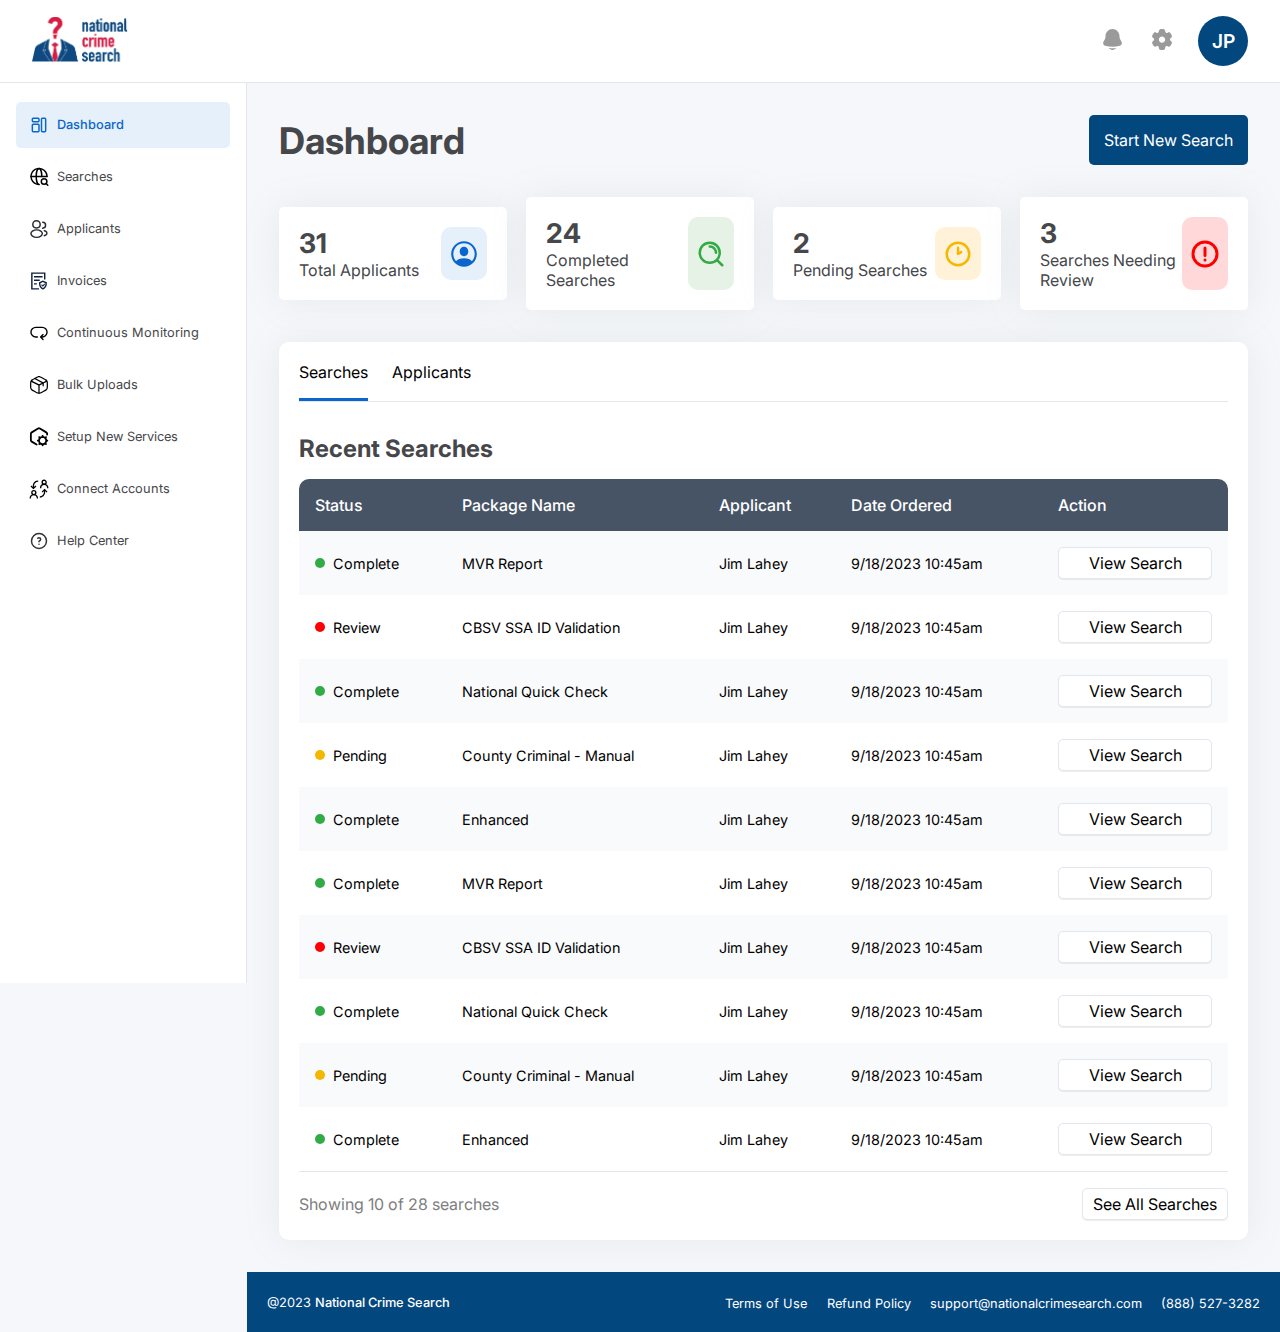
==== index.html @ 91a47bb0 "add: table styling and BEM methodology" ====
<!DOCTYPE html>
<html lang="en">
<head>
	<meta charset="UTF-8">
	<meta http-equiv="X-UA-Compatible" content="IE=edge">
	<meta name="viewport" content="width=device-width, initial-scale=1.0">
    <meta name="robots" content="noindex">
	<title>NCS Client Dash</title>
    <link href="https://cdn.jsdelivr.net/npm/bootstrap@5.3.2/dist/css/bootstrap.min.css" rel="stylesheet" integrity="sha384-T3c6CoIi6uLrA9TneNEoa7RxnatzjcDSCmG1MXxSR1GAsXEV/Dwwykc2MPK8M2HN" crossorigin="anonymous">
	<link rel="stylesheet" href="main.css" />
</head>
<body>
    <div class="layout-container">
        <header class="layout-container__header">
            <nav class="primary-navigation">
                <ul class="primary-navigation__list">
                    <div class="primary-navigation__logo-container">
                        <img src="images/ncs-suit-stacked.png" alt="" class="primary-navigation__logo-image" height="45px">
                        <div class="primary-navigation__mobile-toggle-container">
                            <button id="mobile-nav-toggle" class="primary-navigation__hamburger">
                                <span></span>
                                <span></span>
                                <span></span>
                            </button>
                        </div>
                    </div>
                    <div class="primary-navigation__nav-items">
                        <li class="primary-navigation__nav-item"><a class="primary-navigation__nav-item-link" href="#"><img src="images/notification-bell.svg" alt="notifications" width="25px" height="25px"></a></li>
                        <li class="primary-navigation__nav-item"><a class="primary-navigation__nav-item-link" href="#"><img src="images/settings.svg" alt="settings" width="25px" height="25px"></a></li>
                        <li class="primary-navigation__nav-item"><a class="primary-navigation__nav-item-link" href="#"><span class="primary-navigation__circle primary-navigation__circle--blue">JP</span></a></li>
                    </div>
                </ul>
            </nav>
        </header>
        <nav id="side-nav" class="side-navigation">
            <ul class="side-navigation__list">
                <li class="side-navigation__nav-item active-item"><a href="#" class="side-navigation__nav-item-link"><img src="images/dashboard-icon.svg" alt="dashboard icon" aria-hidden="true" width="20px" height="20px">Dashboard</a></li>
                <li class="side-navigation__nav-item"><a href="#" class="side-navigation__nav-item-link"><img src="images/searches-icon.svg" alt="dashboard icon" aria-hidden="true" width="20px" height="20px">Searches</a></li>
                <li class="side-navigation__nav-item"><a href="#" class="side-navigation__nav-item-link"><img src="images/applicants-icon.svg" alt="dashboard icon" aria-hidden="true" width="20px" height="20px">Applicants</a></li>
                <li class="side-navigation__nav-item"><a href="#" class="side-navigation__nav-item-link"><img src="images/invoice-icon.svg" alt="dashboard icon" aria-hidden="true" width="20px" height="20px">Invoices</a></li>
                <li class="side-navigation__nav-item"><a href="#" class="side-navigation__nav-item-link"><img src="images/cm-icon.svg" alt="dashboard icon" aria-hidden="true" width="20px" height="20px">Continuous Monitoring</a></li>
                <li class="side-navigation__nav-item"><a href="#" class="side-navigation__nav-item-link"><img src="images/bulk-icon.svg" alt="dashboard icon" aria-hidden="true" width="20px" height="20px">Bulk Uploads</a></li>
                <li class="side-navigation__nav-item"><a href="#" class="side-navigation__nav-item-link"><img src="images/services-icon.svg" alt="dashboard icon" aria-hidden="true" width="20px" height="20px">Setup New Services</a></li>
                <li class="side-navigation__nav-item"><a href="#" class="side-navigation__nav-item-link"><img src="images/connect-icon.svg" alt="dashboard icon" aria-hidden="true" width="20px" height="20px">Connect Accounts</a></li>
                <li class="side-navigation__nav-item"><a href="#" class="side-navigation__nav-item-link"><img src="images/help-icon.svg" alt="dashboard icon" aria-hidden="true" width="20px" height="20px">Help Center</a></li>
            </ul>
        </nav>
        <main class="main-content">
            <div class="content-head">
                <h1 class="content-head__title">Dashboard</h1>
                <button class="button button-primary button-large">Start New Search</button>
            </div>
            <div class="widget-tiles">
                <div class="widget-tiles__tile">
                    <div class="widget-tiles__tile-content">
                        <p class="widget-tiles__tile-number">31</p>
                        <p class="widget-tiles__tile-description">Total Applicants</p>
                    </div>
                    <div class="widget-tiles__tile-image-container widget-tiles__tile-image-container--blue">
                        <img src="images/blue-person-icon.svg" class="widget-tiles__tile-image" alt="icon of a person" aria-hidden="true" width="30" height="30">
                    </div>
                </div>
                <div class="widget-tiles__tile">
                    <div class="widget-tiles__tile-content">
                        <p class="widget-tiles__tile-number">24</p>
                        <p class="widget-tiles__tile-description">Completed Searches</p>
                    </div>
                    <div class="widget-tiles__tile-image-container widget-tiles__tile-image-container--green">
                        <img src="images/green-search-icon.svg" class="widget-tiles__tile-image" alt="icon of a magnifying glass" aria-hidden="true" width="30" height="30">
                    </div>
                </div>
                <div class="widget-tiles__tile">
                    <div class="widget-tiles__tile-content">
                        <p class="widget-tiles__tile-number">2</p>
                        <p class="widget-tiles__tile-description">Pending Searches</p>
                    </div>
                    <div class="widget-tiles__tile-image-container widget-tiles__tile-image-container--orange">
                        <img src="images/orange-clock-icon.svg" class="widget-tiles__tile-image" alt="icon of a clock" aria-hidden="true" width="30" height="30">
                    </div>
                </div>
                <div class="widget-tiles__tile">
                    <div class="widget-tiles__tile-content">
                        <p class="widget-tiles__tile-number">3</p>
                        <p class="widget-tiles__tile-description">Searches Needing Review</p>
                    </div>
                    <div class="widget-tiles__tile-image-container widget-tiles__tile-image-container--red">
                        <img src="images/red-exclamation-icon.svg" class="widget-tiles__tile-image" alt="icon of an exclamation mark" aria-hidden="true" width="30" height="30">
                    </div>
                </div>
            </div>
            <div class="content-container">
                <nav class="tabs-navigation">
                    <ul class="tabs-navigation__list">
                        <li class="tabs-navigation__nav-item tab-active">Searches</li>
                        <li class="tabs-navigation__nav-item">Applicants</li>
                    </ul>
                </nav>
                <div class="tab-content">
                    <div class="tab-content__head">
                        <h2 class="tab-content__title">Recent Searches</h2>
                    </div>
                    <div class="table-container table-container--margin-top">
                        <table class="table">
                            <tr class="table__head">
                                <th class="table__heading">Status</th>
                                <th class="table__heading">Package Name</th>
                                <th class="table__heading">Applicant</th>
                                <th class="table__heading">Date Ordered</th>
                                <th class="table__heading">Action</th>
                            </tr>
                            <tr>
                                <td>
                                    <div class="table__row-status">
                                        <span class="dot dot--green"></span>
                                        Complete
                                    </div>
                                </td>
                                <td>MVR Report</td>
                                <td>Jim Lahey</td>
                                <td>9/18/2023 10:45am</td>
                                <td><button class="button button-light button-action">View Search</button></td>
                            </tr>
                            <tr>
                                <td>
                                    <div class="table__row-status">
                                        <span class="dot dot--red"></span>
                                        Review
                                    </div>
                                </td>
                                <td>CBSV SSA ID Validation</td>
                                <td>Jim Lahey</td>
                                <td>9/18/2023 10:45am</td>
                                <td><button class="button button-light button-action">View Search</button></td>
                            </tr>
                            <tr>
                                <td>
                                    <div class="table__row-status">
                                        <span class="dot dot--green"></span>
                                        Complete
                                    </div>
                                </td>
                                <td>National Quick Check</td>
                                <td>Jim Lahey</td>
                                <td>9/18/2023 10:45am</td>
                                <td><button class="button button-light button-action">View Search</button></td>
                            </tr>
                            <tr>
                                <td>
                                    <div class="table__row-status">
                                        <span class="dot dot--orange"></span>
                                        Pending
                                    </div>
                                </td>
                                <td>County Criminal - Manual</td>
                                <td>Jim Lahey</td>
                                <td>9/18/2023 10:45am</td>
                                <td><button class="button button-light button-action">View Search</button></td>
                            </tr>
                            <tr>
                                <td>
                                    <div class="table__row-status">
                                        <span class="dot dot--green"></span>
                                        Complete
                                    </div>
                                </td>
                                <td>Enhanced</td>
                                <td>Jim Lahey</td>
                                <td>9/18/2023 10:45am</td>
                                <td><button class="button button-light button-action">View Search</button></td>
                            </tr>
                            <tr>
                                <td>
                                    <div class="table__row-status">
                                        <span class="dot dot--green"></span>
                                        Complete
                                    </div>
                                </td>
                                <td>MVR Report</td>
                                <td>Jim Lahey</td>
                                <td>9/18/2023 10:45am</td>
                                <td><button class="button button-light button-action">View Search</button></td>
                            </tr>
                            <tr>
                                <td>
                                    <div class="table__row-status">
                                        <span class="dot dot--red"></span>
                                        Review
                                    </div>
                                </td>
                                <td>CBSV SSA ID Validation</td>
                                <td>Jim Lahey</td>
                                <td>9/18/2023 10:45am</td>
                                <td><button class="button button-light button-action">View Search</button></td>
                            </tr>
                            <tr>
                                <td>
                                    <div class="table__row-status">
                                        <span class="dot dot--green"></span>
                                        Complete
                                    </div>
                                </td>
                                <td>National Quick Check</td>
                                <td>Jim Lahey</td>
                                <td>9/18/2023 10:45am</td>
                                <td><button class="button button-light button-action">View Search</button></td>
                            </tr>
                            <tr>
                                <td>
                                    <div class="table__row-status">
                                        <span class="dot dot--orange"></span>
                                        Pending
                                    </div>
                                </td>
                                <td>County Criminal - Manual</td>
                                <td>Jim Lahey</td>
                                <td>9/18/2023 10:45am</td>
                                <td><button class="button button-light button-action">View Search</button></td>
                            </tr>
                            <tr>
                                <td>
                                    <div class="table__row-status">
                                        <span class="dot dot--green"></span>
                                        Complete
                                    </div>
                                </td>
                                <td>Enhanced</td>
                                <td>Jim Lahey</td>
                                <td>9/18/2023 10:45am</td>
                                <td><button class="button button-light button-action">View Search</button></td>
                            </tr>
                        </table>
                    </div>
                    <div class="table__footer">
                        <p class="table__footer-caption">Showing 10 of 28 searches</p>
                        <a href="#" class="button button-light">See All Searches</a>
                    </div>
                </div>
            </div>
        </main>
    </div>
    <footer class="footer-navigation">
        <p>@2023 <span class="bold-500">National Crime Search</span></p>
        <ul class="footer-nav-list">
            <li><a href="#">Terms of Use</a></li>
            <li><a href="#">Refund Policy</a></li>
            <li><a href="#">support@nationalcrimesearch.com</a></li>
            <li><a href="#">(888) 527-3282</a></li>
        </ul>
    </footer>
    <script src="https://cdn.jsdelivr.net/npm/bootstrap@5.3.2/dist/js/bootstrap.bundle.min.js" integrity="sha384-C6RzsynM9kWDrMNeT87bh95OGNyZPhcTNXj1NW7RuBCsyN/o0jlpcV8Qyq46cDfL" crossorigin="anonymous"></script>
    <script>
        const SideBar = (() => {
            const sideNavigation = {
                get: document.getElementById('side-nav'),
                navToggle: document.getElementById('mobile-nav-toggle'),
            }

            const _isVisible = () => sideNavigation.get.getAttribute('data-visible') === 'true';

            const _bindEvents = () => {
                sideNavigation.navToggle.addEventListener('click', function() {
                    if (_isVisible()) {
                        sideNavigation.get.setAttribute('data-visible', 'false');
                        sideNavigation.navToggle.setAttribute('aria-expanded', 'false');
                    } else {
                        sideNavigation.get.setAttribute('data-visible', 'true');
                        sideNavigation.navToggle.setAttribute('aria-expanded', 'true');
                    }
                });
            }

            const init = () => {
                _bindEvents();
            }

            return { init }
        })();

        SideBar.init();
    </script>
</body>
</html>
---- main.css ----
@import url('https://fonts.googleapis.com/css2?family=Inter:wght@300;400;500;600;700;800&display=swap');
@import url('https://fonts.googleapis.com/css2?family=Nunito+Sans:opsz,wght@6..12,300;6..12,400;6..12,500;6..12,600;6..12,700;6..12,800;6..12,900&display=swap');
:root {
    --main-bg-color: #f5f7fa;
    --main-text-color: #46474A;
    --main-border-color: #e3e6ed;
    --primary-blue-color: #03477F;
    --primary-hover-color: #285DA6;
    --secondary-blue-color: #0A66CD;
    --active-blue-color: #E5F0FA;
    --white-color: #FFFFFF;
    --yellow-orange-color: #F5B800;
    --red-color: #FF0000;
    --green-color: #31AB45;
    --transparent-green-color: rgba(0, 128, 0, .10);
    --transparent-red-color: rgba(255, 0, 0, .15);
    --transparent-yellow-color: rgba(255, 165, 0, .15);
    --gray-700-color: #7E7E7E;
    --border: 1px var(--main-border-color) solid;
    --nav-height: 83px;
    --side-nav-width: 247px;
    --shadow: 0px 0px 35px 0px rgba(154, 161, 171, 0.15);
}

* {
    padding: 0;
    margin: 0;
    box-sizing: border-box;
    font-family: 'Inter', sans-serif;
}

html, body {
    background-color: var(--main-bg-color);
    min-height: 100%;
}

h1, h2, h3, h4, h5, h6 {
    font-weight: 700;
}

h1, h2, h3, h4, h5, h6, p, a {
    color: var(--main-text-color);
}

p {
    margin: 0;
}

a {
    text-decoration: none;
}

ul {
    list-style: none;
}

.layout-container {
    position: relative;
}

.primary-navigation {
    position: fixed;
    width: 100%;
    background-color: var(--white-color);
    border-bottom: var(--border);
}

.primary-navigation__list {
    display: flex;
    gap: 1.5rem;
    padding: 1rem 2rem;
    margin: 0;
    justify-content: space-between;
    align-items: center;
}

.primary-navigation__nav-items {
    display: flex;
    justify-content: space-between;
    align-items: center;
    gap: 1.5rem; 
}

.side-navigation {
    position: fixed;
    max-width: var(--side-nav-width);
    margin-top: var(--nav-height);
    width: 100%;
    min-height: 100%;
    border-right: 1px var(--main-border-color) solid;
    background-color: var(--white-color);
	z-index: 9998;
}

.side-navigation__list {
    display: flex;
    flex-direction: column;
    align-items: center;
    padding: 1rem;
}

.side-navigation__nav-item {
    margin: 0.2rem 0;
    width: 100%;
}

.side-navigation__nav-item-link {
    display: flex;
    justify-content: start;
    align-items: center;
    gap: 0.5rem;
    width: 100%;
    padding: 0.8rem;
    font-size: 0.8rem;
    transition: all 0.1s ease;
}

.side-navigation__nav-item-link:hover{ 
    background-color: var(--active-blue-color);
    border-radius: 5px;
    color: var(--secondary-blue-color);
}

.active-item {
    background-color: var(--active-blue-color);
    border-radius: 5px;
}

.active-item a {
    color: var(--secondary-blue-color);
    font-weight: 500;
}

.main-content {
    min-height: 100vh;
    padding: calc(var(--nav-height) + 2rem) 2rem 2rem calc(var(--side-nav-width) + 2rem);
    background-color: transparent;
}

.content-head {
    display: flex;
    justify-content: space-between;
    align-items: center;
    flex-wrap: wrap;
    gap: 1rem;
}

.content-head__title {
    font-size: 2.3rem;
    margin: 0;
}

.widget-tiles {
    display: flex;
    align-items: center;
    flex-direction: row;
    gap: 1.2rem;
    margin: 2rem 0rem;
}

.widget-tiles__tile {
    display: flex;
    justify-content: space-between;
    background-color: var(--white-color);
    padding: 1.25rem;
    border-radius: 5px;
    width: 100%;
    box-shadow: var(--shadow);
}

.widget-tiles__tile-number {
    color: var(--main-text-color);
    font-weight: 700;
    font-size: 1.7rem;
}

.widget-tiles__tile-description {
    color: var(--main-text-color);
}

.widget-tiles__tile-image-container {
    display: flex;
    align-items: center;
    padding: 0.5rem;
    border-radius: 10px;
}

.widget-tiles__tile-image-container--blue {
    background-color: var(--active-blue-color);
}

.widget-tiles__tile-image-container--orange {
    background-color: var(--transparent-yellow-color);
}

.widget-tiles__tile-image-container--green {
    background-color: var(--transparent-green-color);
}

.widget-tiles__tile-image-container--red {
    background-color: var(--transparent-red-color);
}

.footer-navigation {
    margin-left: var(--side-nav-width);
    display: flex;
    justify-content: space-between;
    align-items: center;
    padding: 1.25rem;
    background-color: var(--primary-blue-color);
}

.footer-navigation p, 
.footer-navigation a {
    color: var(--white-color);
    font-size: 0.8rem;
}

.footer-navigation ul {
    display: flex;
    align-items: center;
    margin: 0;
    padding: 0;
    gap: 1.2rem;
}

.content-container {
    padding: 1.25rem;
    border-radius: 10px;
    background-color: var(--white-color);
    box-shadow: var(--shadow);
}

.tabs-navigation {
    border-bottom: var(--border);
}

.tabs-navigation__list {
    display: flex;
    gap: 1.5rem;
    margin: 0;
    padding: 0;
}

.tabs-navigation__nav-item {
    padding-bottom: 1rem;
}

.tab-active {
    border-bottom: 3px var(--secondary-blue-color) solid;
}

.tab-content__head {
    margin-top: 1rem;
}

.tab-content__title {
    font-size: 1.5rem;
    margin-top: 2rem;
}

.table-container {
    width: 100%;
    overflow-x: auto;
}

.table-container--margin-top {
    margin-top: 1rem;
}

.table {
    width: 100%;
    border-collapse: collapse;
    border-spacing: 0;
    margin: 0;
}

.table tr:nth-child(even) { 
    background-color: #f9fafb; 
}

.table td {
    font-size: 0.9rem;
}

.table__row-status {
    display: flex;
    height: 100%;
    align-items: center;
    justify-content: start;
    gap: 0.5rem;
    font-size: 0.9rem;
}

.table__head .table__heading {
    text-align: left;
    font-weight: 500;
    color: var(--white-color);
    padding: 1rem;
    background-color: #475466;
}

.table__head .table__heading:first-child {
    border-radius: 10px 0 0 0;
}

.table__head .table__heading:last-child {
    border-radius: 0 10px 0 0;;
}


.table td {
    background-color: transparent;
    box-shadow: none;
    border: none;
    vertical-align: middle;
    padding: 1rem;
}

.table__footer {
    display: flex;
    justify-content: space-between;
    align-items: center;
    flex-wrap: wrap;
    gap: 1rem;
    border-top: var(--border);
    padding-top: 1rem;
}

.table__footer-caption {
    color: var(--gray-700-color);
}

.button {
    font-size: 1rem;
    border: none;
    border-radius: 5px;
}

.button:hover {
    cursor: pointer;
}

.button-primary {
    padding: 10px 15px;
    color: var(--white-color);
    background-color: var(--primary-blue-color);
    transition: all 0.1s ease;
}

.button-primary:hover {
    background-color: var(--primary-hover-color);
}

.button-large {
    padding: 15px;
    font-size: 1rem;
}

.button-light {
    padding: 5px 10px;
    background-color: var(--white-color);
    border: var(--border);
    color: black;
    box-shadow: 0 1px 1px rgba(0,0,0,.075);
    transition: all 0.3s ease;
}

.button-light:hover {
    background-color: #d1d5db;
    border: 1px #d1d5db solid;
    box-shadow: none;
}

.button-action {
    width: 100%;
    font-size: 1rem;
}

.primary-navigation__circle {
    display: flex;
    justify-content: center;
    align-items: center;
    width: 50px;
    height: 50px;
    border-radius: 50%;
    padding: 0.5rem;
    color: var(--white-color);
    font-weight: 600;
    font-size: 1.2rem;
}

.primary-navigation__circle--blue {
    background-color: var(--primary-blue-color);
}

/* Navigation */
.primary-navigation__hamburger {
	display: none;
}

.primary-navigation__hamburger span {
	background-color: var(--main-text-color);
	width: 28px;
	height: 3px;
	transform-origin: left;
	transition: all .3s ease-in-out;
}

.primary-navigation__hamburger[aria-expanded="true"] span:nth-child(1) {
	transform: rotate(45deg) translate(5px, -3px);
}

.primary-navigation__hamburger[aria-expanded="true"] span:nth-child(2) {
	opacity: 0;
}

.primary-navigation__hamburger[aria-expanded="true"] span:nth-child(3) {
	transform: rotate(-45deg) translate(4px, 3px);
}

/* Utilities */
.bordered {
    border: var(--border);
    border-radius: 5px;
}

.bold-500 {
    font-weight: 500;
}

.dot {
    border-radius: 50%;
    width: 10px;
    height: 10px;
}

.dot--green {
    background-color: var(--green-color);
}

.dot--red {
    background-color: var(--red-color);
}

.dot--orange {
    background-color: var(--yellow-orange-color);
}

.transparent-green {
    background-color: var(--transparent-green-color);
}

.transparent-red {
    background-color: var(--transparent-red-color);
}

.transparent-yellow {
    background-color: var(--transparent-yellow-color);
}

/* Media Queries */
@media screen and (max-width: 1110px) {
    .widget-tiles {
        gap: 0.5rem;
    }
}

@media screen and (max-width: 1042px) {
    .widget-tiles {
        flex-direction: column;
    }
}

@media screen and (max-width: 845px) {
    .main-content {
        padding: calc(var(--nav-height) + 1rem) 1rem 1rem 1rem;
    }

    .primary-navigation__logo-container {
        display: flex;
        flex-direction: row-reverse;
        align-items: center;
        gap: 1rem;
    }
    
    .primary-navigation__hamburger {
        z-index: 9999;
        display: flex;
        background-color: var(--white);
        flex-direction: column;
        gap: 8px;
        cursor: pointer;
        border: none;
        border-radius: 10px;
    }
    
    .side-navigation {
        transform: translateX(-100%);
	    transition: transform 200ms ease-in-out;
    }

    .side-navigation[data-visible="true"] {
        transform: translateX(0%);
        max-width: 100%;
        width: 100%;
    }

    .footer-navigation {
        margin: 0;
    }
}

@media screen and (max-width: 762px) {
    .footer-navigation {
        flex-direction: column;
        gap: 1rem;
    }
}

@media screen and (max-width: 572px) {
    .footer-nav-list {
        flex-direction: column;
    }
}
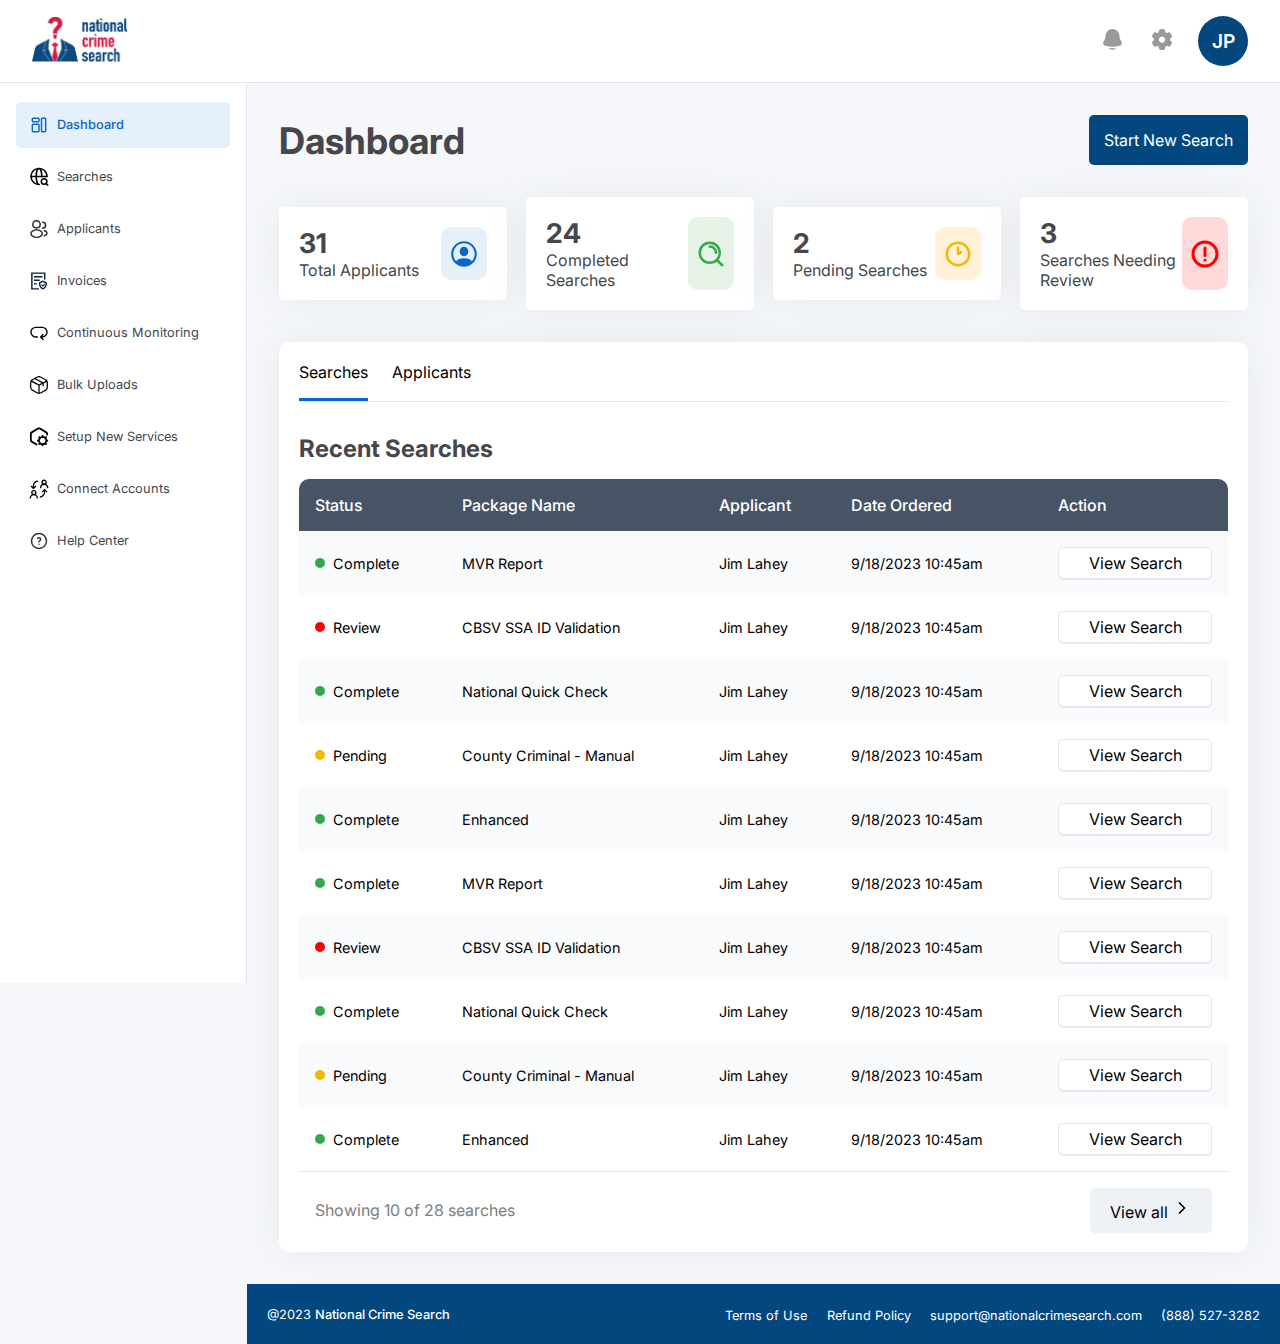
==== commit 30f54844: "style: table footer button" ====
--- a/index.html
+++ b/index.html
@@ -232,7 +232,7 @@
                     </div>
                     <div class="table__footer">
                         <p class="table__footer-caption">Showing 10 of 28 searches</p>
-                        <a href="#" class="button button-light">See All Searches</a>
+                        <a href="#" class="button button-dark">View all <img src="images/arrow-right.svg" alt="" width="20" height="20"></a>
                     </div>
                 </div>
             </div>
--- a/main.css
+++ b/main.css
@@ -324,7 +324,7 @@
     flex-wrap: wrap;
     gap: 1rem;
     border-top: var(--border);
-    padding-top: 1rem;
+    padding: 1rem 1rem 0 1rem;
 }
 
 .table__footer-caption {
@@ -370,6 +370,18 @@
     background-color: #d1d5db;
     border: 1px #d1d5db solid;
     box-shadow: none;
+}
+
+.button-dark {
+    background-color: #eef2f7;
+    padding: 10px 20px;
+    color: black;
+    box-shadow: 0 1px 1px rgba(0,0,0,.075);
+    transition: all 0.3s ease;
+}
+
+.button-dark:hover {
+    background-color: #d1d5db;
 }
 
 .button-action {
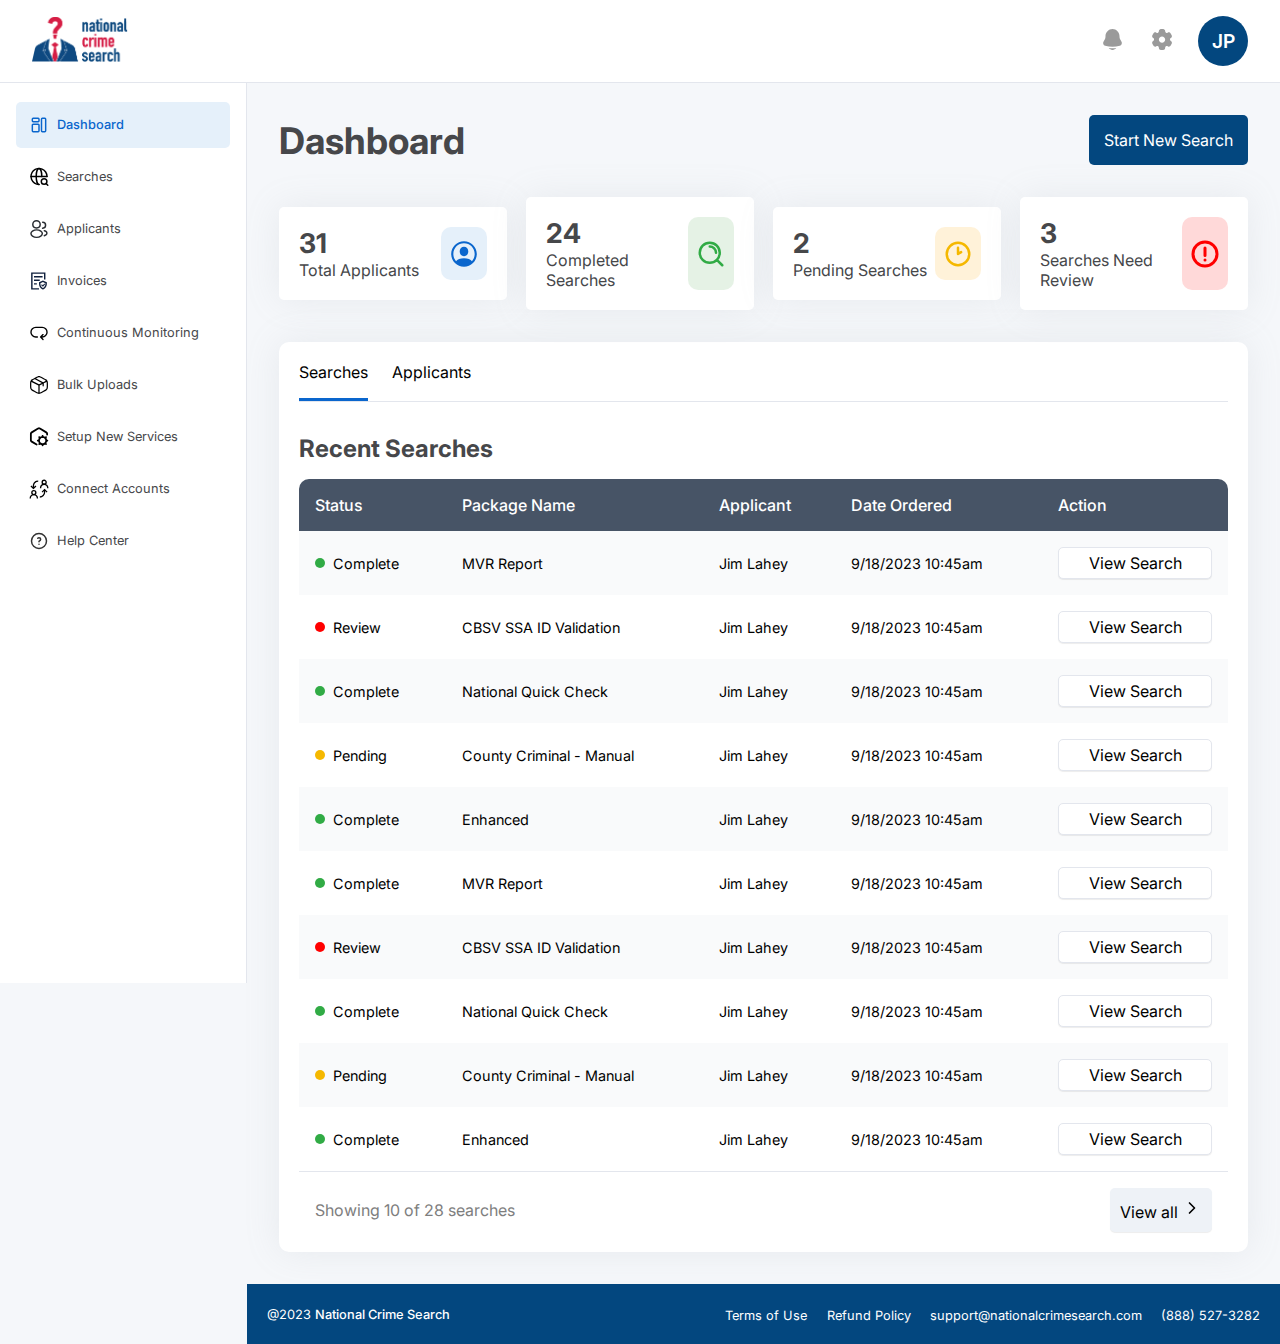
==== commit 111c808d: "add: notifications drop down" ====
--- a/index.html
+++ b/index.html
@@ -25,7 +25,41 @@
                         </div>
                     </div>
                     <div class="primary-navigation__nav-items">
-                        <li class="primary-navigation__nav-item"><a class="primary-navigation__nav-item-link" href="#"><img src="images/notification-bell.svg" alt="notifications" width="25px" height="25px"></a></li>
+                        <li class="primary-navigation__nav-item primary-navigation__nav-item--relative">
+                            <button id="notification-button" class="primary-navigation__nav-item-button" aria-controls="notification-menu">
+                                <img src="images/notification-bell.svg" alt="notifications" width="25px" height="25px">
+                            </button>
+                            <div id="notification-menu" class="primary-navigation__notification-menu" aria-expanded="false" data-visible="false">
+                                <div class="primary-navigation__notification-menu-header">
+                                    <p class="primary-navigation__notification-menu-title">Notifications</p>
+                                </div>
+                                <div class="primary-navigation__notification-menu-body">
+                                    <ul class="primary-navigation__notification-menu-list">
+                                        <li class="primary-navigation__notification-menu-item">
+                                            Applicant form received for Tony Soprano
+                                            <span class="primary-navigation__notification-menu-item-timestamp">
+                                                Jun 02, 2022 2:07pm
+                                            </span>
+                                        </li>
+                                        <li class="primary-navigation__notification-menu-item">
+                                            Applicant form received for Tony Soprano
+                                            <span class="primary-navigation__notification-menu-item-timestamp">
+                                                Jun 02, 2022 2:07pm
+                                            </span>
+                                        </li>
+                                        <li class="primary-navigation__notification-menu-item">
+                                            Applicant form received for Tony Soprano
+                                            <span class="primary-navigation__notification-menu-item-timestamp">
+                                                Jun 02, 2022 2:07pm
+                                            </span>
+                                        </li>
+                                    </ul>
+                                </div>
+                                <div class="primary-navigation__notification-menu-footer">
+                                    <a href="#" class="primary-navigation__notification-menu-link">View All</a>
+                                </div>
+                            </div>
+                        </li>
                         <li class="primary-navigation__nav-item"><a class="primary-navigation__nav-item-link" href="#"><img src="images/settings.svg" alt="settings" width="25px" height="25px"></a></li>
                         <li class="primary-navigation__nav-item"><a class="primary-navigation__nav-item-link" href="#"><span class="primary-navigation__circle primary-navigation__circle--blue">JP</span></a></li>
                     </div>
@@ -81,7 +115,7 @@
                 <div class="widget-tiles__tile">
                     <div class="widget-tiles__tile-content">
                         <p class="widget-tiles__tile-number">3</p>
-                        <p class="widget-tiles__tile-description">Searches Needing Review</p>
+                        <p class="widget-tiles__tile-description">Searches Need Review</p>
                     </div>
                     <div class="widget-tiles__tile-image-container widget-tiles__tile-image-container--red">
                         <img src="images/red-exclamation-icon.svg" class="widget-tiles__tile-image" alt="icon of an exclamation mark" aria-hidden="true" width="30" height="30">
@@ -190,7 +224,9 @@
                                 <td>CBSV SSA ID Validation</td>
                                 <td>Jim Lahey</td>
                                 <td>9/18/2023 10:45am</td>
-                                <td><button class="button button-light button-action">View Search</button></td>
+                                <td>
+                                    <button class="button button-light button-action">View Search</button>
+                                </td>
                             </tr>
                             <tr>
                                 <td>
@@ -276,7 +312,33 @@
             return { init }
         })();
 
+        const Notifications = (() => {
+            const notificationMenu = document.getElementById('notification-menu');
+            const notificationButton = document.getElementById('notification-button');
+
+            const _isVisible = () => notificationMenu.getAttribute('data-visible') === 'true';
+
+            const _bindEvents = () => {
+                notificationButton.addEventListener('click', function() {
+                    if (_isVisible()) {
+                        notificationMenu.setAttribute('data-visible', 'false');
+                        notificationMenu.setAttribute('aria-expanded', 'false');
+                    } else {
+                        notificationMenu.setAttribute('data-visible', 'true');
+                        notificationMenu.setAttribute('aria-expanded', 'true');
+                    }
+                });
+            }
+
+            const init = () => {
+                _bindEvents();
+            }
+
+            return { init }
+        })();
+
         SideBar.init();
+        Notifications.init();
     </script>
 </body>
 </html>--- a/main.css
+++ b/main.css
@@ -81,6 +81,77 @@
     gap: 1.5rem; 
 }
 
+
+.primary-navigation__nav-item--relative {
+    position: relative;
+}
+
+.primary-navigation__notification-menu {
+    position: absolute;
+    display: none;
+    border: var(--border);
+    margin-top: 1.8rem;
+    top: 100%;
+    right: 0;
+    height: auto;
+    border-radius: 0 0 10px 10px;
+    min-width: 25rem;
+    background-color: var(--white-color);
+    box-shadow: var(--shadow-2);
+}
+
+.primary-navigation__notification-menu[data-visible="true"] {
+    display: block;
+}
+
+.primary-navigation__nav-item-button {
+    border: none;
+    background-color: transparent;
+}
+
+.primary-navigation__notification-menu-header {
+    padding: 1.25rem 1.25rem 0 1.25rem;
+}
+
+.primary-navigation__notification-menu-title {
+    font-weight: 700;
+    font-size: 1.2rem;
+}
+
+.primary-navigation__notification-menu-list {
+    padding: 0;
+    margin-top: 1rem;
+}
+
+.primary-navigation__notification-menu-item {
+    padding: 0.5rem 1.25rem;
+    cursor: pointer;
+}
+
+.primary-navigation__notification-menu-item:hover {
+    background-color: rgb(249, 250, 251);
+}
+
+.primary-navigation__notification-menu-item-timestamp {
+    display: block;
+    font-size: 0.9rem;
+    margin-top: 0.3rem;
+    color: var(--gray-700-color);
+}
+
+.primary-navigation__notification-menu-link {
+    display: block;
+    border-top: 1px var(--main-border-color) solid;
+    color: var(--secondary-blue-color);
+    padding: 1rem;
+    margin-top: 1.25rem;
+    text-align: center;
+}
+
+.primary-navigation__notification-menu-link:hover {
+    background-color: var(--active-blue-color);
+}
+
 .side-navigation {
     position: fixed;
     max-width: var(--side-nav-width);
@@ -374,7 +445,7 @@
 
 .button-dark {
     background-color: #eef2f7;
-    padding: 10px 20px;
+    padding: 10px;
     color: black;
     box-shadow: 0 1px 1px rgba(0,0,0,.075);
     transition: all 0.3s ease;
@@ -494,6 +565,10 @@
         flex-direction: row-reverse;
         align-items: center;
         gap: 1rem;
+    }
+
+    .primary-navigation__list {
+        padding: 1rem;
     }
     
     .primary-navigation__hamburger {
@@ -534,4 +609,13 @@
     .footer-nav-list {
         flex-direction: column;
     }
+}
+
+@media screen and (max-width: 541px) {
+    .primary-navigation__notification-menu {
+        top: 100%;
+        right: -5rem;
+        min-width: 300px;
+        max-width: 360px;
+    }
 }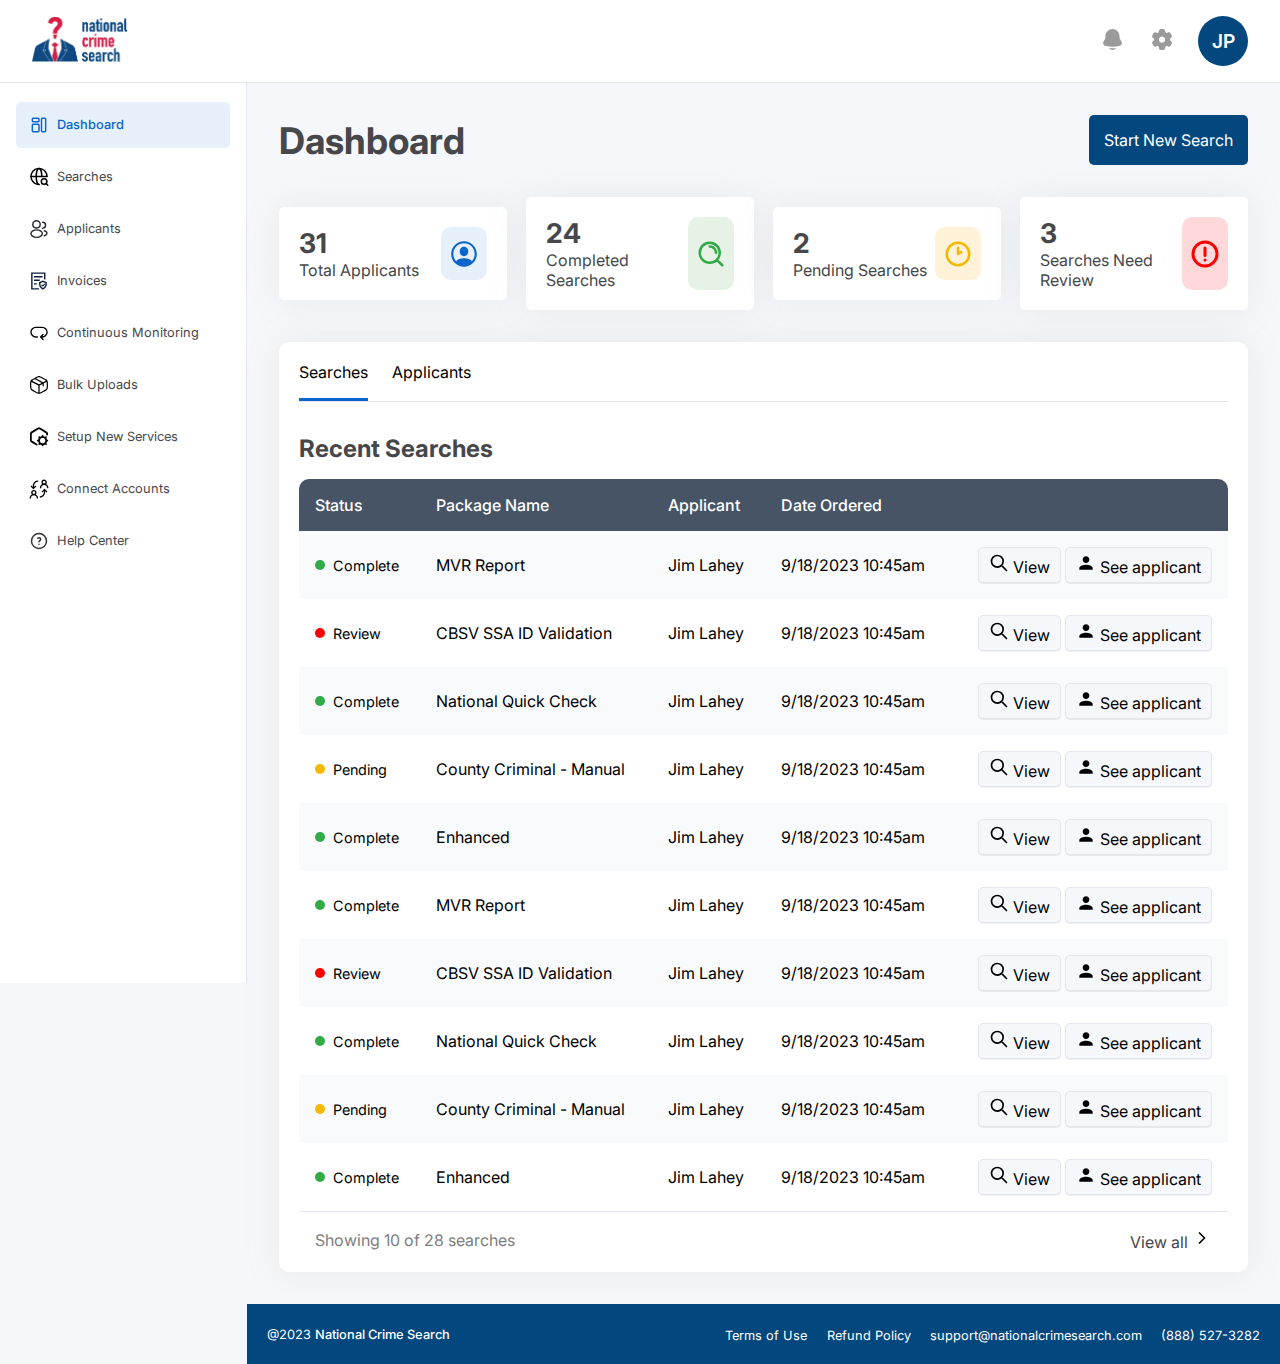
==== commit f9a8eb33: "add: styling for table actions" ====
--- a/index.html
+++ b/index.html
@@ -140,7 +140,7 @@
                                 <th class="table__heading">Package Name</th>
                                 <th class="table__heading">Applicant</th>
                                 <th class="table__heading">Date Ordered</th>
-                                <th class="table__heading">Action</th>
+                                <th class="table__heading"></th>
                             </tr>
                             <tr>
                                 <td>
@@ -152,7 +152,10 @@
                                 <td>MVR Report</td>
                                 <td>Jim Lahey</td>
                                 <td>9/18/2023 10:45am</td>
-                                <td><button class="button button-light button-action">View Search</button></td>
+                                <td class="table__data table__data--flexed">
+                                    <a class="button button-light"><img src="images/black-search-icon.svg" class="table__button-image" alt="icon of a person" aria-hidden="true" width="20" height="20"> View</a>
+                                    <a class="button button-light"><img src="images/person-icon.svg" class="table__button-image" alt="icon of a person" aria-hidden="true" width="20" height="20"> See applicant</a>
+                                </td>
                             </tr>
                             <tr>
                                 <td>
@@ -164,7 +167,10 @@
                                 <td>CBSV SSA ID Validation</td>
                                 <td>Jim Lahey</td>
                                 <td>9/18/2023 10:45am</td>
-                                <td><button class="button button-light button-action">View Search</button></td>
+                                <td class="table__data table__data--flexed">
+                                    <a class="button button-light"><img src="images/black-search-icon.svg" class="table__button-image" alt="icon of a person" aria-hidden="true" width="20" height="20"> View</a>
+                                    <a class="button button-light"><img src="images/person-icon.svg" class="table__button-image" alt="icon of a person" aria-hidden="true" width="20" height="20"> See applicant</a>
+                                </td>
                             </tr>
                             <tr>
                                 <td>
@@ -176,7 +182,10 @@
                                 <td>National Quick Check</td>
                                 <td>Jim Lahey</td>
                                 <td>9/18/2023 10:45am</td>
-                                <td><button class="button button-light button-action">View Search</button></td>
+                                <td class="table__data table__data--flexed">
+                                    <a class="button button-light"><img src="images/black-search-icon.svg" class="table__button-image" alt="icon of a person" aria-hidden="true" width="20" height="20"> View</a>
+                                    <a class="button button-light"><img src="images/person-icon.svg" class="table__button-image" alt="icon of a person" aria-hidden="true" width="20" height="20"> See applicant</a>
+                                </td>
                             </tr>
                             <tr>
                                 <td>
@@ -188,7 +197,10 @@
                                 <td>County Criminal - Manual</td>
                                 <td>Jim Lahey</td>
                                 <td>9/18/2023 10:45am</td>
-                                <td><button class="button button-light button-action">View Search</button></td>
+                                <td class="table__data table__data--flexed">
+                                    <a class="button button-light"><img src="images/black-search-icon.svg" class="table__button-image" alt="icon of a person" aria-hidden="true" width="20" height="20"> View</a>
+                                    <a class="button button-light"><img src="images/person-icon.svg" class="table__button-image" alt="icon of a person" aria-hidden="true" width="20" height="20"> See applicant</a>
+                                </td>
                             </tr>
                             <tr>
                                 <td>
@@ -200,7 +212,10 @@
                                 <td>Enhanced</td>
                                 <td>Jim Lahey</td>
                                 <td>9/18/2023 10:45am</td>
-                                <td><button class="button button-light button-action">View Search</button></td>
+                                <td class="table__data table__data--flexed">
+                                    <a class="button button-light"><img src="images/black-search-icon.svg" class="table__button-image" alt="icon of a person" aria-hidden="true" width="20" height="20"> View</a>
+                                    <a class="button button-light"><img src="images/person-icon.svg" class="table__button-image" alt="icon of a person" aria-hidden="true" width="20" height="20"> See applicant</a>
+                                </td>
                             </tr>
                             <tr>
                                 <td>
@@ -212,7 +227,10 @@
                                 <td>MVR Report</td>
                                 <td>Jim Lahey</td>
                                 <td>9/18/2023 10:45am</td>
-                                <td><button class="button button-light button-action">View Search</button></td>
+                                <td class="table__data table__data--flexed">
+                                    <a class="button button-light"><img src="images/black-search-icon.svg" class="table__button-image" alt="icon of a person" aria-hidden="true" width="20" height="20"> View</a>
+                                    <a class="button button-light"><img src="images/person-icon.svg" class="table__button-image" alt="icon of a person" aria-hidden="true" width="20" height="20"> See applicant</a>
+                                </td>
                             </tr>
                             <tr>
                                 <td>
@@ -224,8 +242,9 @@
                                 <td>CBSV SSA ID Validation</td>
                                 <td>Jim Lahey</td>
                                 <td>9/18/2023 10:45am</td>
-                                <td>
-                                    <button class="button button-light button-action">View Search</button>
+                                <td class="table__data table__data--flexed">
+                                    <a class="button button-light"><img src="images/black-search-icon.svg" class="table__button-image" alt="icon of a person" aria-hidden="true" width="20" height="20"> View</a>
+                                    <a class="button button-light"><img src="images/person-icon.svg" class="table__button-image" alt="icon of a person" aria-hidden="true" width="20" height="20"> See applicant</a>
                                 </td>
                             </tr>
                             <tr>
@@ -238,7 +257,10 @@
                                 <td>National Quick Check</td>
                                 <td>Jim Lahey</td>
                                 <td>9/18/2023 10:45am</td>
-                                <td><button class="button button-light button-action">View Search</button></td>
+                                <td class="table__data table__data--flexed">
+                                    <a class="button button-light"><img src="images/black-search-icon.svg" class="table__button-image" alt="icon of a person" aria-hidden="true" width="20" height="20"> View</a>
+                                    <a class="button button-light"><img src="images/person-icon.svg" class="table__button-image" alt="icon of a person" aria-hidden="true" width="20" height="20"> See applicant</a>
+                                </td>
                             </tr>
                             <tr>
                                 <td>
@@ -250,7 +272,10 @@
                                 <td>County Criminal - Manual</td>
                                 <td>Jim Lahey</td>
                                 <td>9/18/2023 10:45am</td>
-                                <td><button class="button button-light button-action">View Search</button></td>
+                                <td class="table__data table__data--flexed">
+                                    <a class="button button-light"><img src="images/black-search-icon.svg" class="table__button-image" alt="icon of a person" aria-hidden="true" width="20" height="20"> View</a>
+                                    <a class="button button-light"><img src="images/person-icon.svg" class="table__button-image" alt="icon of a person" aria-hidden="true" width="20" height="20"> See applicant</a>
+                                </td>
                             </tr>
                             <tr>
                                 <td>
@@ -262,13 +287,16 @@
                                 <td>Enhanced</td>
                                 <td>Jim Lahey</td>
                                 <td>9/18/2023 10:45am</td>
-                                <td><button class="button button-light button-action">View Search</button></td>
+                                <td class="table__data table__data--flexed">
+                                    <a class="button button-light"><img src="images/black-search-icon.svg" class="table__button-image" alt="icon of a person" aria-hidden="true" width="20" height="20"> View</a>
+                                    <a class="button button-light"><img src="images/person-icon.svg" class="table__button-image" alt="icon of a person" aria-hidden="true" width="20" height="20"> See applicant</a>
+                                </td>
                             </tr>
                         </table>
                     </div>
                     <div class="table__footer">
                         <p class="table__footer-caption">Showing 10 of 28 searches</p>
-                        <a href="#" class="button button-dark">View all <img src="images/arrow-right.svg" alt="" width="20" height="20"></a>
+                        <a href="#" class="button">View all <img src="images/arrow-right.svg" alt="" width="20" height="20"></a>
                     </div>
                 </div>
             </div>
@@ -285,6 +313,7 @@
     </footer>
     <script src="https://cdn.jsdelivr.net/npm/bootstrap@5.3.2/dist/js/bootstrap.bundle.min.js" integrity="sha384-C6RzsynM9kWDrMNeT87bh95OGNyZPhcTNXj1NW7RuBCsyN/o0jlpcV8Qyq46cDfL" crossorigin="anonymous"></script>
     <script>
+        // Handles sidebar navigation interactivity
         const SideBar = (() => {
             const sideNavigation = {
                 get: document.getElementById('side-nav'),
@@ -312,6 +341,7 @@
             return { init }
         })();
 
+        // Handles notification menu interactivity
         const Notifications = (() => {
             const notificationMenu = document.getElementById('notification-menu');
             const notificationButton = document.getElementById('notification-button');
@@ -323,9 +353,19 @@
                     if (_isVisible()) {
                         notificationMenu.setAttribute('data-visible', 'false');
                         notificationMenu.setAttribute('aria-expanded', 'false');
+                        notificationMenu.classList.toggle('slide-up');
                     } else {
                         notificationMenu.setAttribute('data-visible', 'true');
                         notificationMenu.setAttribute('aria-expanded', 'true');
+                        notificationMenu.classList.toggle('slide-up');  
+                    }
+                });
+
+                document.body.addEventListener('click', function(event) {
+                    if (!notificationMenu.contains(event.target) && !notificationButton.contains(event.target) && _isVisible()) {
+                        notificationMenu.setAttribute('data-visible', 'false');
+                        notificationMenu.setAttribute('aria-expanded', 'false');    
+                        notificationMenu.classList.toggle('slide-up');               
                     }
                 });
             }
--- a/main.css
+++ b/main.css
@@ -97,7 +97,7 @@
     border-radius: 0 0 10px 10px;
     min-width: 25rem;
     background-color: var(--white-color);
-    box-shadow: var(--shadow-2);
+    box-shadow: var(--shadow);
 }
 
 .primary-navigation__notification-menu[data-visible="true"] {
@@ -342,15 +342,27 @@
 .table {
     width: 100%;
     border-collapse: collapse;
+    table-layout: auto;
     border-spacing: 0;
     margin: 0;
 }
 
+.table__data--text-right {
+    text-align: right;
+}
+
+.table__data--flexed {
+    display: flex;
+    gap: 4px;
+    justify-content: end;
+    flex-wrap: wrap;
+}
+
 .table tr:nth-child(even) { 
     background-color: #f9fafb; 
 }
 
-.table td {
+.table__data {
     font-size: 0.9rem;
 }
 
@@ -430,7 +442,7 @@
 
 .button-light {
     padding: 5px 10px;
-    background-color: var(--white-color);
+    background-color: #f5f7fa;
     border: var(--border);
     color: black;
     box-shadow: 0 1px 1px rgba(0,0,0,.075);
@@ -443,21 +455,8 @@
     box-shadow: none;
 }
 
-.button-dark {
-    background-color: #eef2f7;
-    padding: 10px;
-    color: black;
-    box-shadow: 0 1px 1px rgba(0,0,0,.075);
-    transition: all 0.3s ease;
-}
-
-.button-dark:hover {
-    background-color: #d1d5db;
-}
-
-.button-action {
-    width: 100%;
-    font-size: 1rem;
+.button-50 {
+    width: 49%;
 }
 
 .primary-navigation__circle {
@@ -618,4 +617,29 @@
         min-width: 300px;
         max-width: 360px;
     }
+}
+
+@media screen and (max-width: 1053px) {
+    .table__data--flexed {
+        flex-direction: column;
+    }
+    
+    .table__button-image {
+        display: none;
+    }
+}
+
+@keyframes slide-up {
+    from {
+        transform: translateY(10px);
+        opacity: 0;
+    }
+    to {
+        transform: translateY(0);
+        opacity: 1;
+    }
+}
+
+.slide-up {
+    animation: slide-up 0.2s ease-in-out;
 }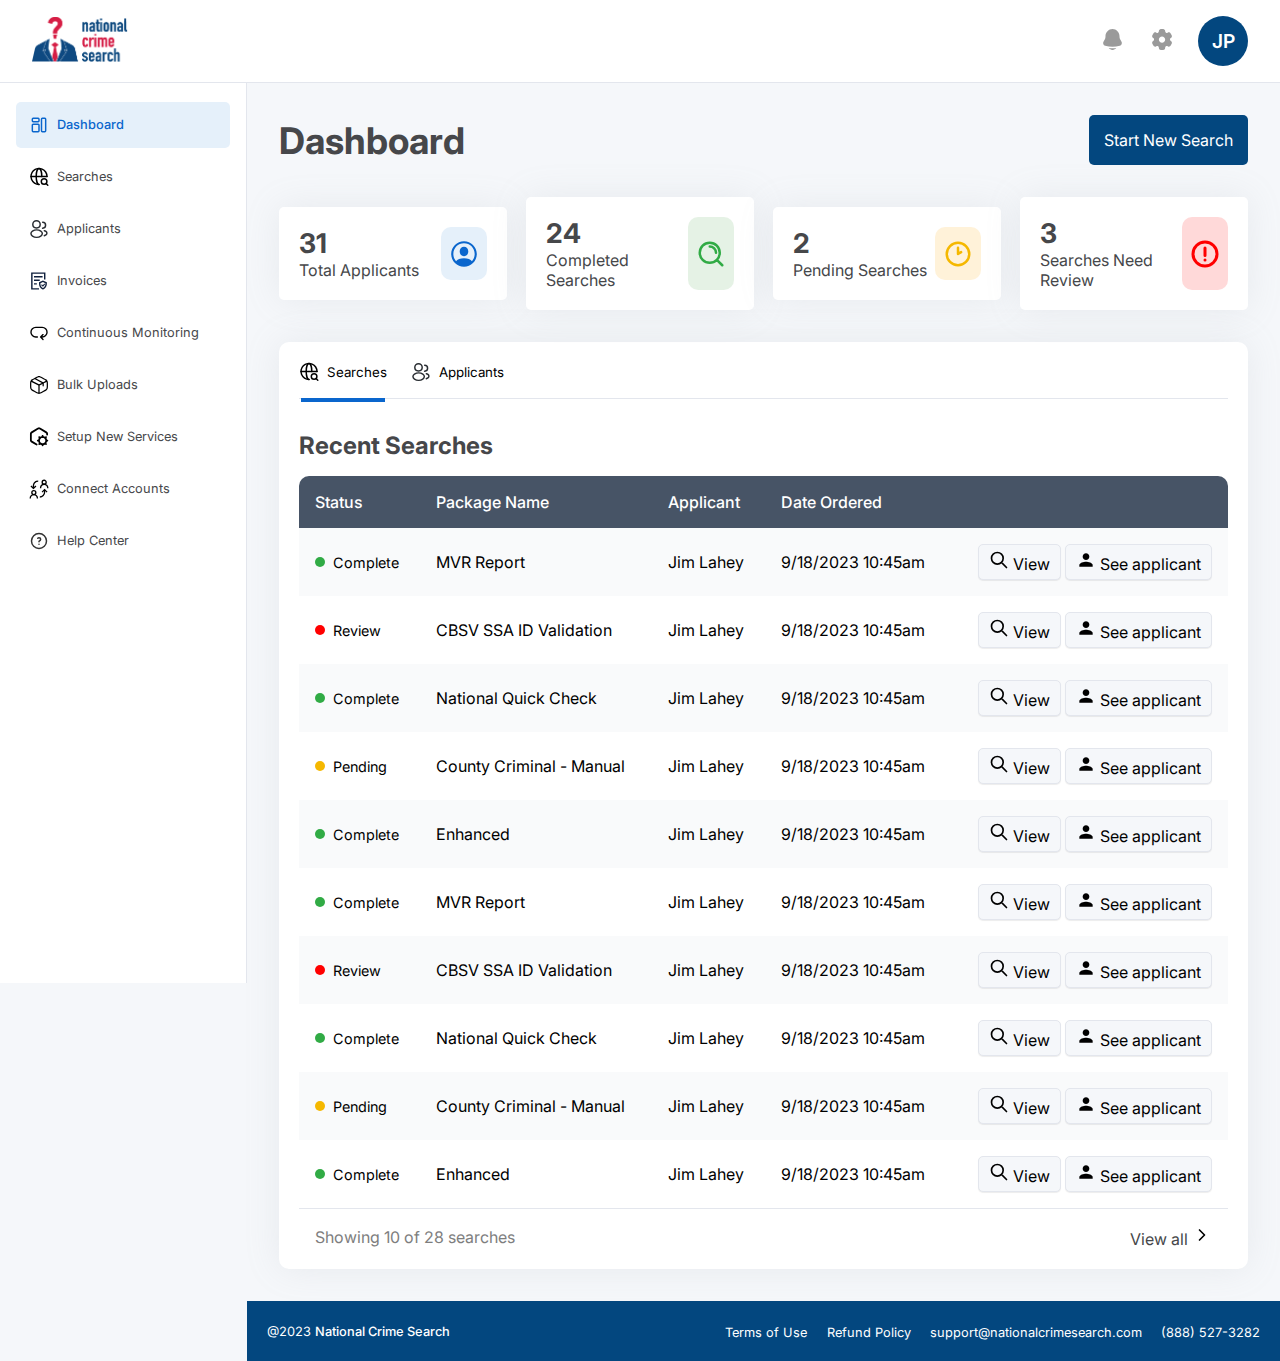
==== commit 204fc811: "add: tabs navigation functionality" ====
--- a/index.html
+++ b/index.html
@@ -69,14 +69,14 @@
         <nav id="side-nav" class="side-navigation">
             <ul class="side-navigation__list">
                 <li class="side-navigation__nav-item active-item"><a href="#" class="side-navigation__nav-item-link"><img src="images/dashboard-icon.svg" alt="dashboard icon" aria-hidden="true" width="20px" height="20px">Dashboard</a></li>
-                <li class="side-navigation__nav-item"><a href="#" class="side-navigation__nav-item-link"><img src="images/searches-icon.svg" alt="dashboard icon" aria-hidden="true" width="20px" height="20px">Searches</a></li>
-                <li class="side-navigation__nav-item"><a href="#" class="side-navigation__nav-item-link"><img src="images/applicants-icon.svg" alt="dashboard icon" aria-hidden="true" width="20px" height="20px">Applicants</a></li>
-                <li class="side-navigation__nav-item"><a href="#" class="side-navigation__nav-item-link"><img src="images/invoice-icon.svg" alt="dashboard icon" aria-hidden="true" width="20px" height="20px">Invoices</a></li>
-                <li class="side-navigation__nav-item"><a href="#" class="side-navigation__nav-item-link"><img src="images/cm-icon.svg" alt="dashboard icon" aria-hidden="true" width="20px" height="20px">Continuous Monitoring</a></li>
-                <li class="side-navigation__nav-item"><a href="#" class="side-navigation__nav-item-link"><img src="images/bulk-icon.svg" alt="dashboard icon" aria-hidden="true" width="20px" height="20px">Bulk Uploads</a></li>
-                <li class="side-navigation__nav-item"><a href="#" class="side-navigation__nav-item-link"><img src="images/services-icon.svg" alt="dashboard icon" aria-hidden="true" width="20px" height="20px">Setup New Services</a></li>
-                <li class="side-navigation__nav-item"><a href="#" class="side-navigation__nav-item-link"><img src="images/connect-icon.svg" alt="dashboard icon" aria-hidden="true" width="20px" height="20px">Connect Accounts</a></li>
-                <li class="side-navigation__nav-item"><a href="#" class="side-navigation__nav-item-link"><img src="images/help-icon.svg" alt="dashboard icon" aria-hidden="true" width="20px" height="20px">Help Center</a></li>
+                <li class="side-navigation__nav-item"><a href="#" class="side-navigation__nav-item-link"><img src="images/searches-icon.svg" alt="searches icon" aria-hidden="true" width="20px" height="20px">Searches</a></li>
+                <li class="side-navigation__nav-item"><a href="#" class="side-navigation__nav-item-link"><img src="images/applicants-icon.svg" alt="applicants icon" aria-hidden="true" width="20px" height="20px">Applicants</a></li>
+                <li class="side-navigation__nav-item"><a href="#" class="side-navigation__nav-item-link"><img src="images/invoice-icon.svg" alt="invoice icon" aria-hidden="true" width="20px" height="20px">Invoices</a></li>
+                <li class="side-navigation__nav-item"><a href="#" class="side-navigation__nav-item-link"><img src="images/cm-icon.svg" alt="continuous monitoring icon" aria-hidden="true" width="20px" height="20px">Continuous Monitoring</a></li>
+                <li class="side-navigation__nav-item"><a href="#" class="side-navigation__nav-item-link"><img src="images/bulk-icon.svg" alt="bulk orders icon" aria-hidden="true" width="20px" height="20px">Bulk Uploads</a></li>
+                <li class="side-navigation__nav-item"><a href="#" class="side-navigation__nav-item-link"><img src="images/services-icon.svg" alt="set up new services icon" aria-hidden="true" width="20px" height="20px">Setup New Services</a></li>
+                <li class="side-navigation__nav-item"><a href="#" class="side-navigation__nav-item-link"><img src="images/connect-icon.svg" alt="connect accounts icon" aria-hidden="true" width="20px" height="20px">Connect Accounts</a></li>
+                <li class="side-navigation__nav-item"><a href="#" class="side-navigation__nav-item-link"><img src="images/help-icon.svg" alt="help center icon" aria-hidden="true" width="20px" height="20px">Help Center</a></li>
             </ul>
         </nav>
         <main class="main-content">
@@ -124,12 +124,12 @@
             </div>
             <div class="content-container">
                 <nav class="tabs-navigation">
-                    <ul class="tabs-navigation__list">
-                        <li class="tabs-navigation__nav-item tab-active">Searches</li>
-                        <li class="tabs-navigation__nav-item">Applicants</li>
-                    </ul>
+                    <div class="tabs-navigation__nav-items">
+                        <button class="tabs-navigation__nav-item tabs-navigation__nav-item--active" data-target="tab-content-1"><img src="images/searches-icon.svg" alt="searches icon" aria-hidden="true" width="20px" height="20px">Searches</button>
+                        <button class="tabs-navigation__nav-item" data-target="tab-content-2"><img src="images/applicants-icon.svg" alt="applicants icon" aria-hidden="true" width="20px" height="20px">Applicants</button>
+                    </div>
                 </nav>
-                <div class="tab-content">
+                <div id="tab-content-1" class="tab-content tab-content--active fade-in">
                     <div class="tab-content__head">
                         <h2 class="tab-content__title">Recent Searches</h2>
                     </div>
@@ -296,6 +296,105 @@
                     </div>
                     <div class="table__footer">
                         <p class="table__footer-caption">Showing 10 of 28 searches</p>
+                        <a href="#" class="button">View all <img src="images/arrow-right.svg" alt="" width="20" height="20"></a>
+                    </div>
+                </div>
+                <div id="tab-content-2" class="tab-content">
+                    <div class="tab-content__head">
+                        <h2 class="tab-content__title">Recent Applicants</h2>
+                    </div>
+                    <div class="table-container table-container--margin-top">
+                        <table class="table">
+                            <tr class="table__head">
+                                <th class="table__heading">ID</th>
+                                <th class="table__heading">Applicant Name</th>
+                                <th class="table__heading">Created On</th>
+                                <th class="table__heading"></th>
+                            </tr>
+                            <tr>
+                                <td>123456</td>
+                                <td>Tom Segura</td>
+                                <td>9/18/2023 10:45am</td>
+                                <td class="table__data table__data--flexed">
+                                    <a class="button button-light"><img src="images/person-icon.svg" class="table__button-image" alt="icon of a person" aria-hidden="true" width="20" height="20"> View applicant</a>
+                                </td>
+                            </tr>
+                            <tr>
+                                <td>123456</td>
+                                <td>Jerry Seinfeld</td>
+                                <td>9/18/2023 10:45am</td>
+                                <td class="table__data table__data--flexed">
+                                    <a class="button button-light"><img src="images/person-icon.svg" class="table__button-image" alt="icon of a person" aria-hidden="true" width="20" height="20"> View applicant</a>
+                                </td>
+                            </tr>
+                            <tr>
+                                <td>123456</td>
+                                <td>Mitch Hedberg</td>
+                                <td>9/18/2023 10:45am</td>
+                                <td class="table__data table__data--flexed">
+                                    <a class="button button-light"><img src="images/person-icon.svg" class="table__button-image" alt="icon of a person" aria-hidden="true" width="20" height="20"> View applicant</a>
+                                </td>
+                            </tr>
+                            <tr>
+                                <td>123456</td>
+                                <td>Shane Gillis</td>
+                                <td>9/18/2023 10:45am</td>
+                                <td class="table__data table__data--flexed">
+                                    <a class="button button-light"><img src="images/person-icon.svg" class="table__button-image" alt="icon of a person" aria-hidden="true" width="20" height="20"> View applicant</a>
+                                </td>
+                            </tr>
+                            <tr>
+                                <td>123456</td>
+                                <td>Mark Normand</td>
+                                <td>9/18/2023 10:45am</td>
+                                <td class="table__data table__data--flexed">
+                                    <a class="button button-light"><img src="images/person-icon.svg" class="table__button-image" alt="icon of a person" aria-hidden="true" width="20" height="20"> View applicant</a>
+                                </td>
+                            </tr>
+                            <tr>
+                                <td>123456</td>
+                                <td>Bill Burr</td>
+                                <td>9/18/2023 10:45am</td>
+                                <td class="table__data table__data--flexed">
+                                    <a class="button button-light"><img src="images/person-icon.svg" class="table__button-image" alt="icon of a person" aria-hidden="true" width="20" height="20"> View applicant</a>
+                                </td>
+                            </tr>
+                            <tr>
+                                <td>123456</td>
+                                <td>Joey Diaz</td>
+                                <td>9/18/2023 10:45am</td>
+                                <td class="table__data table__data--flexed">
+                                    <a class="button button-light"><img src="images/person-icon.svg" class="table__button-image" alt="icon of a person" aria-hidden="true" width="20" height="20"> View applicant</a>
+                                </td>
+                            </tr>
+                            <tr>
+                                <td>123456</td>
+                                <td>Ryan Sickler</td>
+                                <td>9/18/2023 10:45am</td>
+                                <td class="table__data table__data--flexed">
+                                    <a class="button button-light"><img src="images/person-icon.svg" class="table__button-image" alt="icon of a person" aria-hidden="true" width="20" height="20"> View applicant</a>
+                                </td>
+                            </tr>
+                            <tr>
+                                <td>123456</td>
+                                <td>Theo Von</td>
+                                <td>9/18/2023 10:45am</td>
+                                <td class="table__data table__data--flexed">
+                                    <a class="button button-light"><img src="images/person-icon.svg" class="table__button-image" alt="icon of a person" aria-hidden="true" width="20" height="20"> View applicant</a>
+                                </td>
+                            </tr>
+                            <tr>
+                                <td>123456</td>
+                                <td>Kurt Metzger</td>
+                                <td>9/18/2023 10:45am</td>
+                                <td class="table__data table__data--flexed">
+                                    <a class="button button-light"><img src="images/person-icon.svg" class="table__button-image" alt="icon of a person" aria-hidden="true" width="20" height="20"> View applicant</a>
+                                </td>
+                            </tr>
+                        </table>
+                    </div>
+                    <div class="table__footer">
+                        <p class="table__footer-caption">Showing 10 of 28 applicants</p>
                         <a href="#" class="button">View all <img src="images/arrow-right.svg" alt="" width="20" height="20"></a>
                     </div>
                 </div>
@@ -377,6 +476,56 @@
             return { init }
         })();
 
+        const TabsManager = (() => {
+            const tabs = document.querySelectorAll('.tabs-navigation__nav-item');
+            const tabContents = document.querySelectorAll('.tab-content');
+
+            const hideAllTabs = () => {
+                tabs.forEach(tab => {
+                    tab.classList.remove('tabs-navigation__nav-item--active');
+                });
+            };
+
+            const hideAllTabContents = () => {
+                tabContents.forEach(content => {
+                    content.classList.remove('tab-content--active', 'fade-in');
+                });
+            };
+
+            const showTab = (tab) => {
+                tab.classList.add('tabs-navigation__nav-item--active');
+            };
+
+            const showTabContent = (contentId) => {
+                const content = document.getElementById(contentId);
+                if (content) {
+                    content.classList.add('tab-content--active');
+                    content.classList.add('slide-up');
+                }
+            };
+
+            const handleTabClick = (event) => {
+                const targetID = event.currentTarget.getAttribute('data-target');
+                hideAllTabs();
+                hideAllTabContents();
+                showTab(event.currentTarget);
+                showTabContent(targetID);
+            };
+
+            const bindEvents = () => {
+                tabs.forEach(tab => {
+                    tab.addEventListener('click', handleTabClick);
+                });
+            };
+
+            const init = () => {
+                bindEvents();
+            };
+
+            return { init };
+        })();
+
+        TabsManager.init();
         SideBar.init();
         Notifications.init();
     </script>
--- a/main.css
+++ b/main.css
@@ -81,7 +81,6 @@
     gap: 1.5rem; 
 }
 
-
 .primary-navigation__nav-item--relative {
     position: relative;
 }
@@ -306,7 +305,7 @@
     border-bottom: var(--border);
 }
 
-.tabs-navigation__list {
+.tabs-navigation__nav-items {
     display: flex;
     gap: 1.5rem;
     margin: 0;
@@ -314,11 +313,34 @@
 }
 
 .tabs-navigation__nav-item {
+    display: flex;
+    align-items: center;
+    gap: 0.5rem;
+    border: none;
+    background-color: transparent;
     padding-bottom: 1rem;
-}
-
-.tab-active {
-    border-bottom: 3px var(--secondary-blue-color) solid;
+    transition: all 0.1s ease;
+}
+
+.tabs-navigation__nav-item:hover {
+    box-shadow: 0 6px 0 -2px var(--secondary-blue-color);
+}
+
+.tabs-navigation__nav-item--active {
+    box-shadow: 0 6px 0 -2px var(--secondary-blue-color);
+}
+
+.tab-content {
+    display: none;
+}
+
+.tab-content--active {
+    display: block;
+}
+
+.fade-in {
+    animation: fadeIn 1s;
+    opacity: 1;
 }
 
 .tab-content__head {
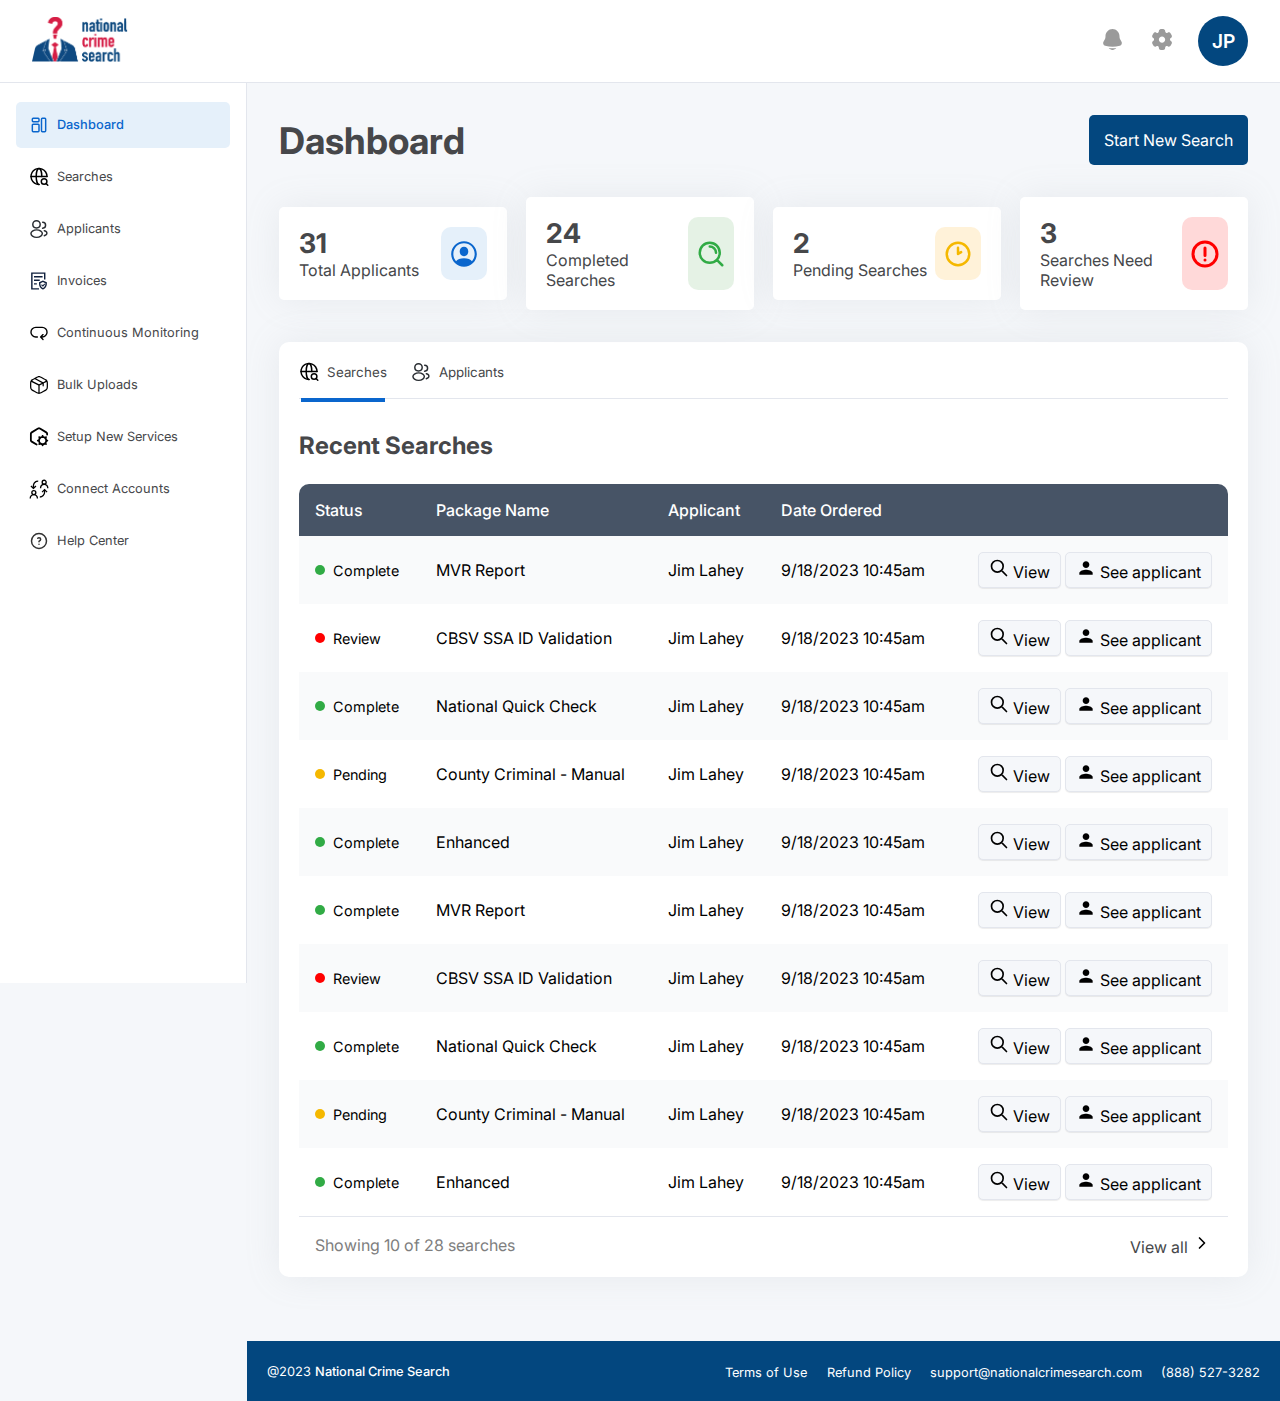
==== commit bd77d9ba: "add: choose path page" ====
--- a/index.html
+++ b/index.html
@@ -82,7 +82,7 @@
         <main class="main-content">
             <div class="content-head">
                 <h1 class="content-head__title">Dashboard</h1>
-                <button class="button button-primary button-large">Start New Search</button>
+                <a href="choose_path.html" class="button button-primary button-large">Start New Search</a>
             </div>
             <div class="widget-tiles">
                 <div class="widget-tiles__tile">
--- a/main.css
+++ b/main.css
@@ -213,6 +213,7 @@
     align-items: center;
     flex-wrap: wrap;
     gap: 1rem;
+    margin-bottom: 2rem;
 }
 
 .content-head__title {
@@ -225,7 +226,6 @@
     align-items: center;
     flex-direction: row;
     gap: 1.2rem;
-    margin: 2rem 0rem;
 }
 
 .widget-tiles__tile {
@@ -299,10 +299,12 @@
     border-radius: 10px;
     background-color: var(--white-color);
     box-shadow: var(--shadow);
+    margin: 2rem 0;
 }
 
 .tabs-navigation {
     border-bottom: var(--border);
+    margin-bottom: 2rem;
 }
 
 .tabs-navigation__nav-items {
@@ -315,6 +317,7 @@
 .tabs-navigation__nav-item {
     display: flex;
     align-items: center;
+    color: var(--main-text-color);
     gap: 0.5rem;
     border: none;
     background-color: transparent;
@@ -343,22 +346,14 @@
     opacity: 1;
 }
 
-.tab-content__head {
-    margin-top: 1rem;
-}
-
 .tab-content__title {
     font-size: 1.5rem;
-    margin-top: 2rem;
+    margin-bottom: 1.5rem;
 }
 
 .table-container {
     width: 100%;
     overflow-x: auto;
-}
-
-.table-container--margin-top {
-    margin-top: 1rem;
 }
 
 .table {
@@ -561,6 +556,49 @@
 
 .transparent-yellow {
     background-color: var(--transparent-yellow-color);
+}
+
+.divider {
+    display: flex;
+    justify-content: center;
+    align-items: center;
+    margin: 3rem 0;
+}
+
+.divider__text {
+    font-size: 1.5rem;
+    font-weight: 600;
+    margin: 0 2rem;
+}
+
+.divider__line {
+    height: 2px;
+    width: 25%;
+    background-color: var(--main-border-color);
+}
+
+.error-container {
+    max-width: 600px;
+    margin: 0 auto;
+    padding: 4rem;
+    display: flex;
+    flex-direction: column;
+    gap: 5rem;
+}
+
+.error-container__error-code {
+    font-size: 1.3rem;
+    color: #A299AC;
+    font-weight: 600;
+}
+
+.error-container__description {
+    color: #727272;
+    margin-top: 2rem;
+}
+
+.error-container__footer {
+    margin-top: 3rem;
 }
 
 /* Media Queries */
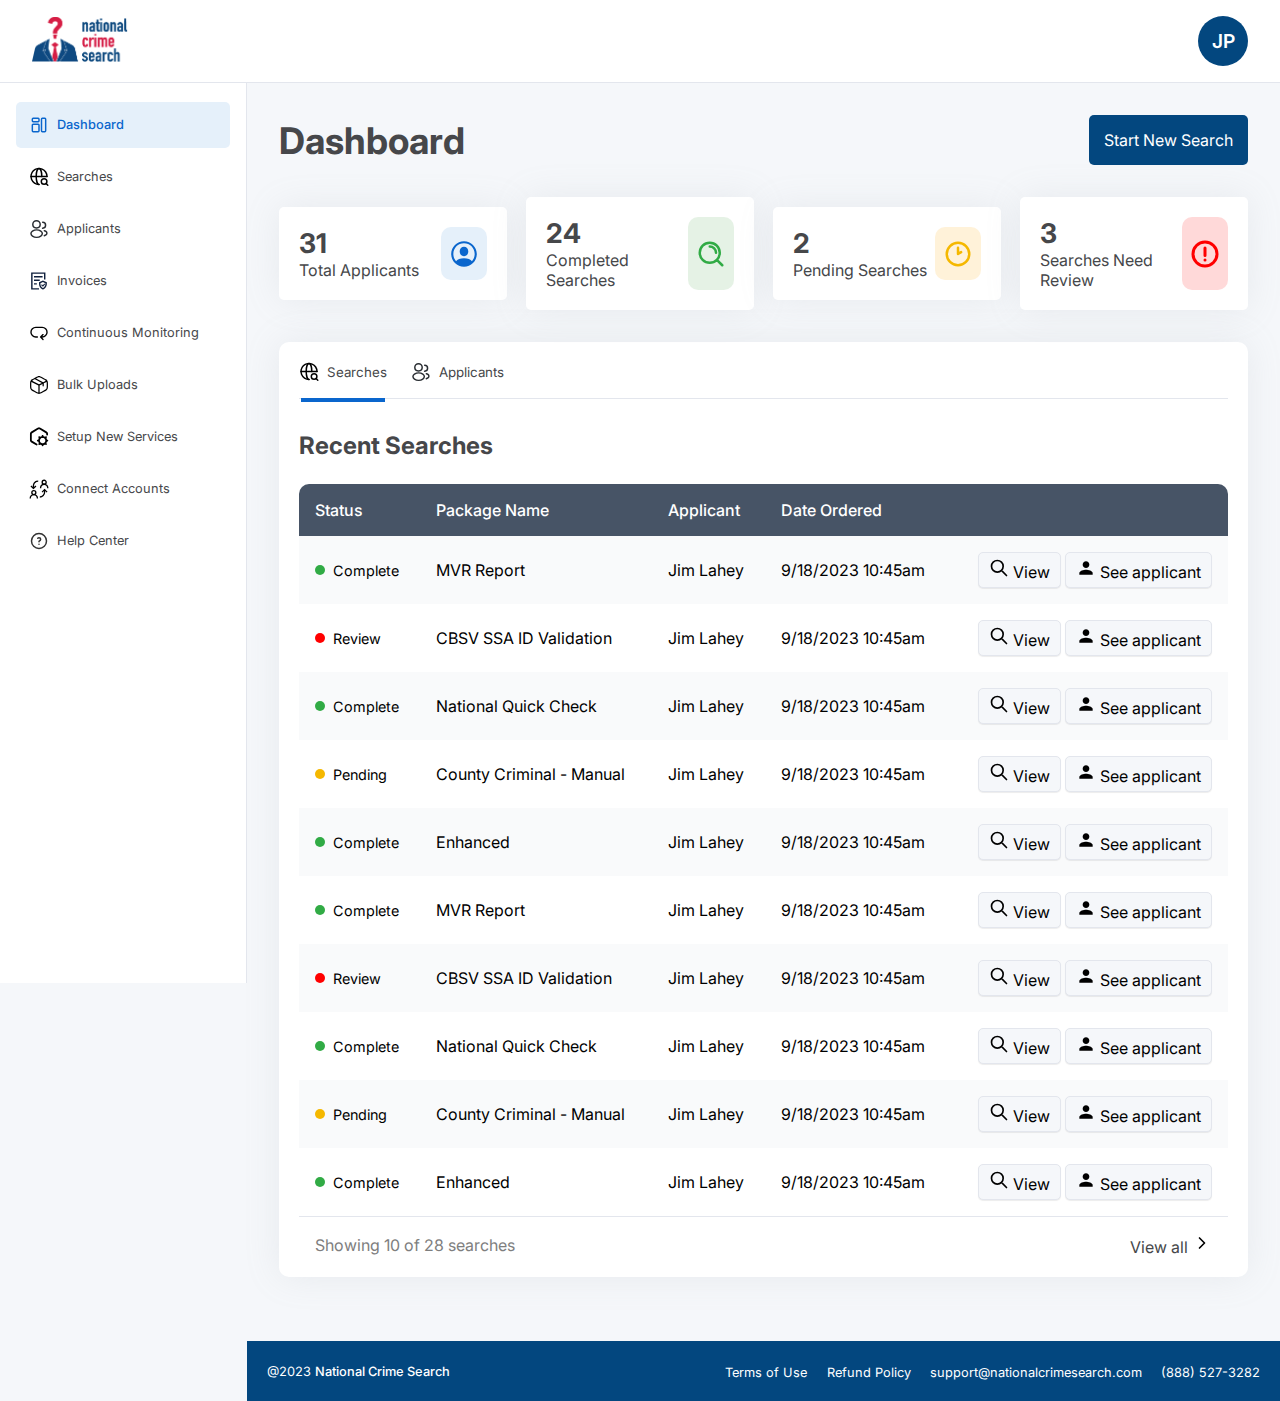
==== commit 1fbf7058: "add: select packages page and other stylings" ====
--- a/index.html
+++ b/index.html
@@ -7,7 +7,8 @@
     <meta name="robots" content="noindex">
 	<title>NCS Client Dash</title>
     <link href="https://cdn.jsdelivr.net/npm/bootstrap@5.3.2/dist/css/bootstrap.min.css" rel="stylesheet" integrity="sha384-T3c6CoIi6uLrA9TneNEoa7RxnatzjcDSCmG1MXxSR1GAsXEV/Dwwykc2MPK8M2HN" crossorigin="anonymous">
-	<link rel="stylesheet" href="main.css" />
+    <link rel="stylesheet" href="https://cdnjs.cloudflare.com/ajax/libs/font-awesome/6.4.2/css/all.min.css" integrity="sha512-z3gLpd7yknf1YoNbCzqRKc4qyor8gaKU1qmn+CShxbuBusANI9QpRohGBreCFkKxLhei6S9CQXFEbbKuqLg0DA==" crossorigin="anonymous" referrerpolicy="no-referrer" />
+    <link rel="stylesheet" href="main.css" />
 </head>
 <body>
     <div class="layout-container">
@@ -27,11 +28,11 @@
                     <div class="primary-navigation__nav-items">
                         <li class="primary-navigation__nav-item primary-navigation__nav-item--relative">
                             <button id="notification-button" class="primary-navigation__nav-item-button" aria-controls="notification-menu">
-                                <img src="images/notification-bell.svg" alt="notifications" width="25px" height="25px">
+                                <i class="fa-solid fa-envelope primary-navigation__nav-item-button-icon"></i>
                             </button>
                             <div id="notification-menu" class="primary-navigation__notification-menu" aria-expanded="false" data-visible="false">
                                 <div class="primary-navigation__notification-menu-header">
-                                    <p class="primary-navigation__notification-menu-title">Notifications</p>
+                                    <p class="primary-navigation__notification-menu-title">Inbox</p>
                                 </div>
                                 <div class="primary-navigation__notification-menu-body">
                                     <ul class="primary-navigation__notification-menu-list">
@@ -60,7 +61,7 @@
                                 </div>
                             </div>
                         </li>
-                        <li class="primary-navigation__nav-item"><a class="primary-navigation__nav-item-link" href="#"><img src="images/settings.svg" alt="settings" width="25px" height="25px"></a></li>
+                        <li class="primary-navigation__nav-item"><a class="primary-navigation__nav-item-link primary-navigation__nav-item-link--flex-center" href="#"><i class="fa-solid fa-gear primary-navigation__nav-item-link-icon"></i></a></li>
                         <li class="primary-navigation__nav-item"><a class="primary-navigation__nav-item-link" href="#"><span class="primary-navigation__circle primary-navigation__circle--blue">JP</span></a></li>
                     </div>
                 </ul>
--- a/main.css
+++ b/main.css
@@ -1,5 +1,4 @@
 @import url('https://fonts.googleapis.com/css2?family=Inter:wght@300;400;500;600;700;800&display=swap');
-@import url('https://fonts.googleapis.com/css2?family=Nunito+Sans:opsz,wght@6..12,300;6..12,400;6..12,500;6..12,600;6..12,700;6..12,800;6..12,900&display=swap');
 :root {
     --main-bg-color: #f5f7fa;
     --main-text-color: #46474A;
@@ -12,6 +11,7 @@
     --yellow-orange-color: #F5B800;
     --red-color: #FF0000;
     --green-color: #31AB45;
+    --gray-icon-color: #9A9A9A;
     --transparent-green-color: rgba(0, 128, 0, .10);
     --transparent-red-color: rgba(255, 0, 0, .15);
     --transparent-yellow-color: rgba(255, 165, 0, .15);
@@ -38,7 +38,7 @@
     font-weight: 700;
 }
 
-h1, h2, h3, h4, h5, h6, p, a {
+h1, h2, h3, h4, h5, h6, p, a, label {
     color: var(--main-text-color);
 }
 
@@ -54,8 +54,21 @@
     list-style: none;
 }
 
+hr {
+    color: var(--main-border-color);
+    opacity: 1;
+}
+
+label {
+    color: #52525b;
+}
+
 .layout-container {
     position: relative;
+}
+
+.layout-container__header {
+    z-index: 999;
 }
 
 .primary-navigation {
@@ -63,6 +76,7 @@
     width: 100%;
     background-color: var(--white-color);
     border-bottom: var(--border);
+    z-index: 998;
 }
 
 .primary-navigation__list {
@@ -79,6 +93,21 @@
     justify-content: space-between;
     align-items: center;
     gap: 1.5rem; 
+}
+
+.primary-navigation__nav-item-link--flex-center {
+    display: flex;
+    align-items: center;
+}
+
+.primary-navigation__nav-item-link-icon {
+    font-size: 1.4rem;
+    color: var(--gray-icon-color);
+    transition: color 0.3s ease;
+}
+
+.primary-navigation__nav-item-link-icon:hover {
+    color: var(--secondary-blue-color);
 }
 
 .primary-navigation__nav-item--relative {
@@ -106,6 +135,18 @@
 .primary-navigation__nav-item-button {
     border: none;
     background-color: transparent;
+    display: flex;
+    align-items: center;
+}
+
+.primary-navigation__nav-item-button-icon {
+    font-size: 1.4rem;
+    color: var(--gray-icon-color);
+    transition: color 0.3s ease;
+}
+
+.primary-navigation__nav-item-button-icon:hover {
+    color: var(--secondary-blue-color);
 }
 
 .primary-navigation__notification-menu-header {
@@ -141,6 +182,7 @@
 .primary-navigation__notification-menu-link {
     display: block;
     border-top: 1px var(--main-border-color) solid;
+    border-radius: 0 0 5px 5px;
     color: var(--secondary-blue-color);
     padding: 1rem;
     margin-top: 1.25rem;
@@ -203,8 +245,24 @@
 
 .main-content {
     min-height: 100vh;
+    height: auto;
     padding: calc(var(--nav-height) + 2rem) 2rem 2rem calc(var(--side-nav-width) + 2rem);
     background-color: transparent;
+}
+
+.main-content__flex-container {
+    min-height: 100%;
+    height: 100%;
+    display: flex;
+    gap: 1rem;
+}
+
+.main-content__left {
+    flex: 2;
+}
+
+.main-content__right {
+    flex: 1;
 }
 
 .content-head {
@@ -214,6 +272,12 @@
     flex-wrap: wrap;
     gap: 1rem;
     margin-bottom: 2rem;
+}
+
+.content-head--column {
+    flex-direction: column;
+    justify-content: start;
+    align-items: start;
 }
 
 .content-head__title {
@@ -472,6 +536,10 @@
     box-shadow: none;
 }
 
+.button--white {
+    background-color: var(--white-color);
+}
+
 .button-50 {
     width: 49%;
 }
@@ -599,6 +667,165 @@
 
 .error-container__footer {
     margin-top: 3rem;
+}
+
+.input-grouping__subtitle {
+    font-size: 1.2rem;
+    font-weight: 500;
+}
+
+.input-grouping__column {
+    margin-bottom: 1rem;
+}
+
+.cart__content-container {
+    position: fixed;
+    padding: 1.25rem;
+    border-radius: 10px;
+    background-color: var(--white-color);
+    box-shadow: var(--shadow);
+    margin: 2rem 0;
+    z-index: 1;
+}
+
+.cart {
+    min-height: 100%;
+    max-height: 100%;
+    display: flex;
+    flex-direction: column;
+    justify-content: space-between;
+}
+
+.cart__header {
+    display: flex;
+    justify-content: space-between;
+    align-items: center;
+}
+
+.cart__title {
+    font-size: 1.2rem;
+    margin: 0;
+}
+
+.cart__body-container {
+    display: flex;
+    flex-direction: column;
+    justify-content: space-between;
+    align-items:stretch;
+}
+
+.cart__subtitle {
+    font-size: 1.1rem;
+}
+
+.cart__items {
+    display: flex;
+    flex-direction: column;
+    gap: 1rem;
+    margin-top: 1rem;
+}
+
+.cart__item {
+    display: flex;
+    justify-content: space-between;
+    align-items: center;
+}
+
+.cart__item-name {
+    font-weight: 500;
+}
+
+.cart__item-price {
+    font-weight: 500;
+    color: var(--secondary-blue-color);
+}
+
+.cart__footer {
+    margin-top: 4rem;
+}
+
+.cart__total-container {
+    display: flex;
+    justify-content: space-between;
+    align-items: center;
+}
+
+.cart__total-title {
+    font-size: 1.2rem;
+}
+
+.cart__verification {
+    margin: 1rem 0;
+}
+
+.cart__action {
+    margin-top: 2rem;
+    display: flex;
+    justify-content: end;
+}
+
+.fixed-scroll-limit {
+    position: absolute;
+    min-width: 100%;
+    bottom: 0; /* Set the maximum top position for the fixed element */
+}
+
+/* Select Packages */
+.select-packages {
+    min-width: 100%;
+}
+
+.select-packages__section {
+    margin: 2rem 0;
+}
+
+.select-packages__section-title {
+    font-size: 1.3rem;
+    font-weight: 600;
+}
+
+.select-packages__items {
+    display: flex;
+    flex-direction: column;
+    gap: 0.5rem;
+}
+
+.select-packages__item {
+    display: flex;
+    justify-content: space-between;
+    align-items: center;
+}
+
+.select-packages__item-left, 
+.select-packages__item-right {
+    display: flex;
+    align-items: center;
+    gap: 1rem;
+}
+
+/* breadcrumbs */
+.breadcrumbs {
+    display: flex;
+    flex-wrap: wrap;
+    align-items: center;
+    gap: 0.5rem;
+    margin-bottom: 2rem;
+}
+
+.breadcrumbs__item {
+    display: flex;
+    align-items: center;
+    gap: 0.5rem;
+}
+
+.breadcrumbs__item-name {
+    font-weight: 1.3rem;
+    color: #a1a1aa;
+}
+
+.breadcrumbs__item-name--complete {
+    font-weight: 600;
+    color: var(--secondary-blue-color);
 }
 
 /* Media Queries */
@@ -657,6 +884,16 @@
     }
 }
 
+@media screen and (max-width: 1172px) {
+    .main-content__flex-container {
+        flex-direction: column;
+    }
+
+    .cart__content-container {
+        position: static;
+    }
+}
+
 @media screen and (max-width: 762px) {
     .footer-navigation {
         flex-direction: column;
